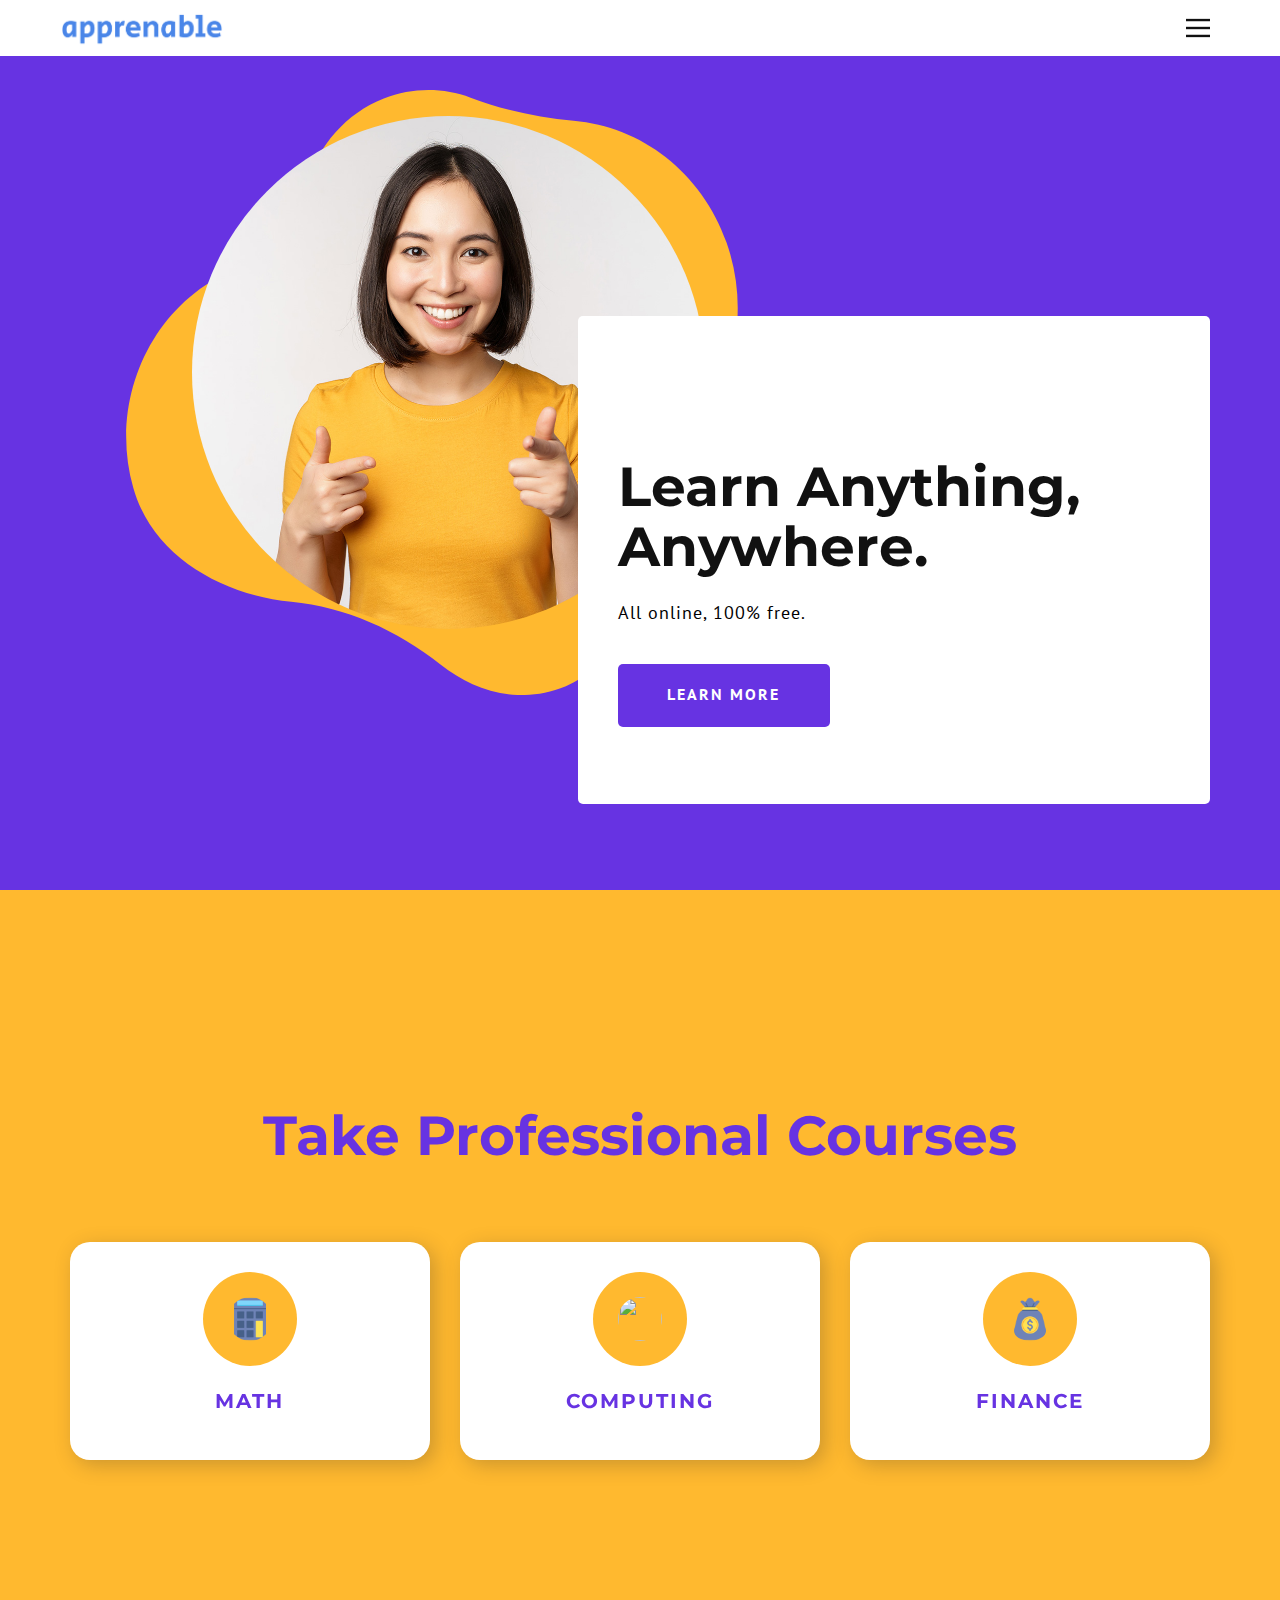
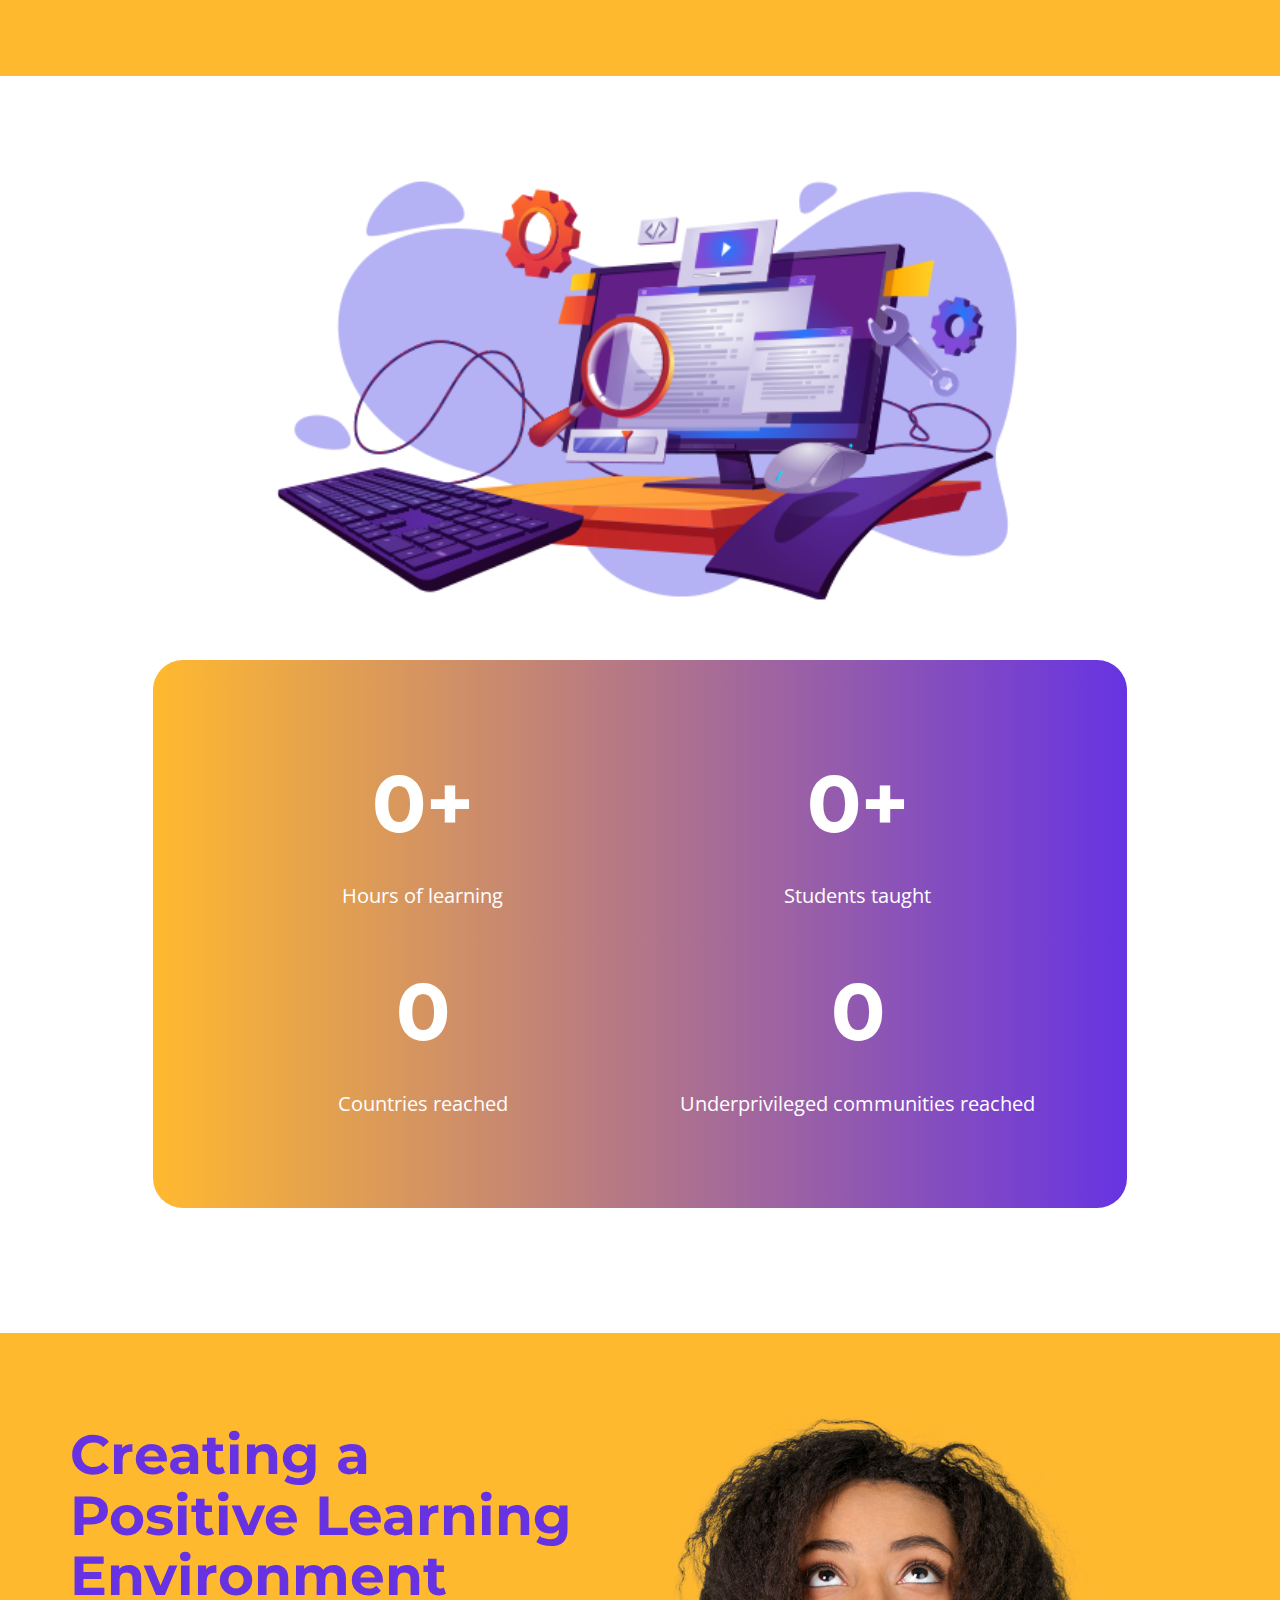
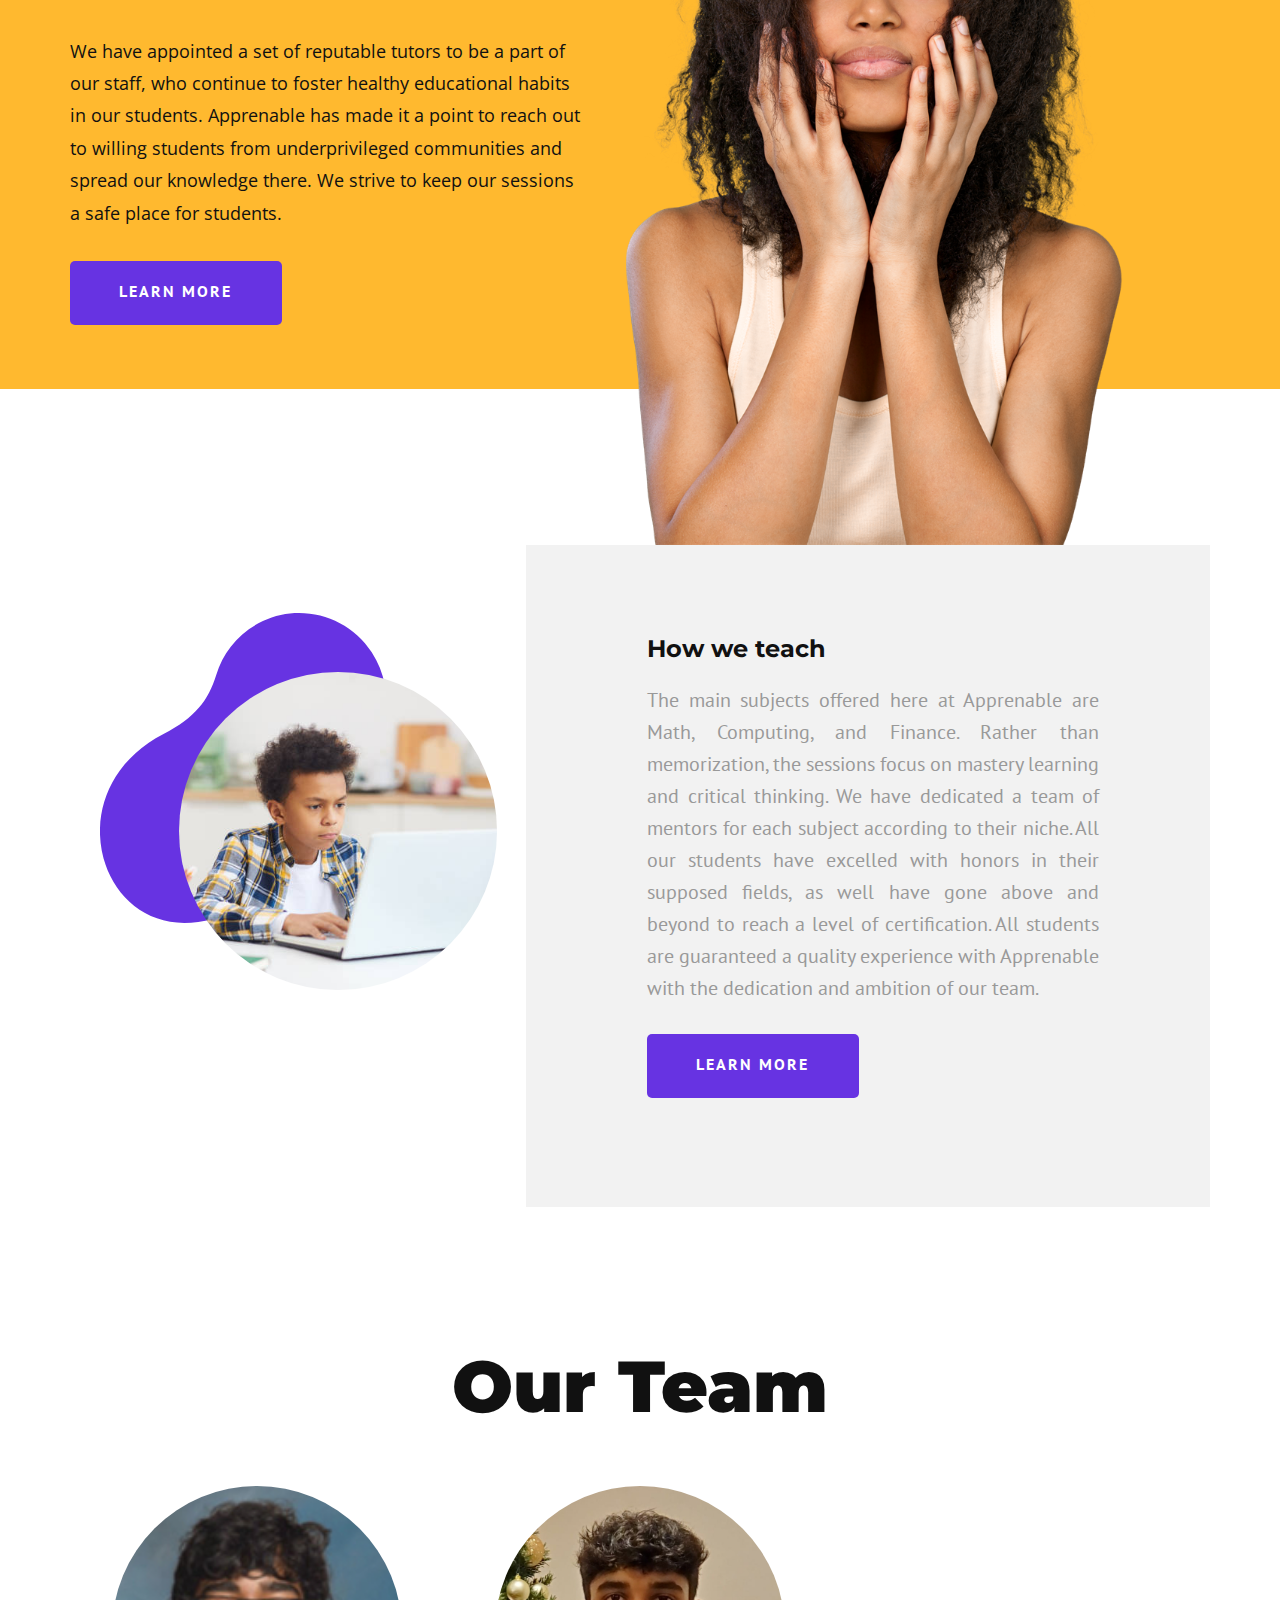
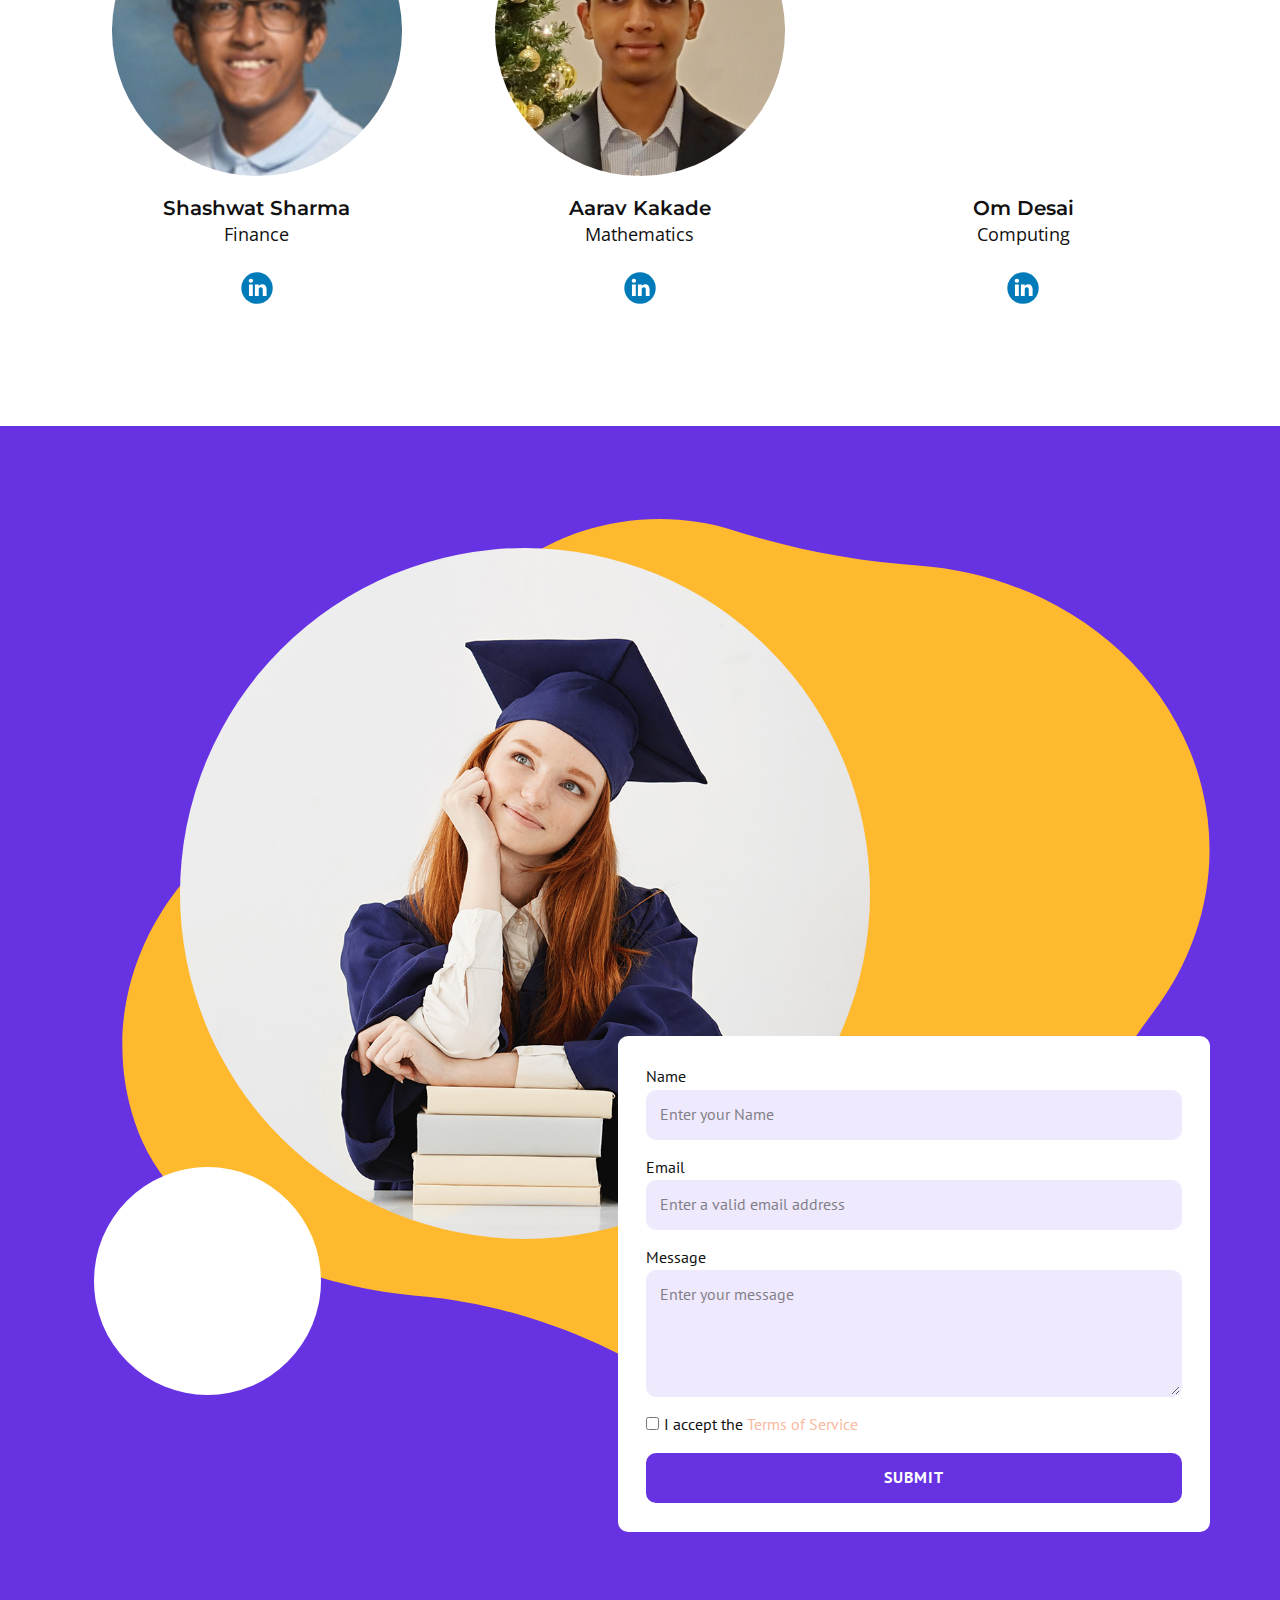
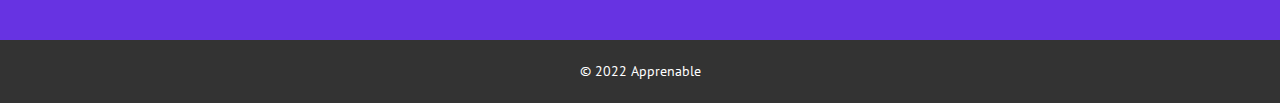
==== index.html @ f3335e68 "committing website" ====
<!DOCTYPE html>
<html style="font-size: 16px;">
  <head>
    <meta name="viewport" content="width=device-width, initial-scale=1.0">
    <meta charset="utf-8">
    <meta name="keywords" content="Learn Anything. Anywhere.">
    <meta name="description" content="">
    <meta name="page_type" content="np-template-header-footer-from-plugin">
    <title>Home</title>
    <link rel="stylesheet" href="apprenable.css" media="screen">
<link rel="stylesheet" href="Home.css" media="screen">
    <script class="u-script" type="text/javascript" src="jquery.js" defer=""></script>
    <script class="u-script" type="text/javascript" src="apprenable.js" defer=""></script>
    <meta name="generator" content="">
    <link id="u-theme-google-font" rel="stylesheet" href="https://fonts.googleapis.com/css?family=Montserrat:100,100i,200,200i,300,300i,400,400i,500,500i,600,600i,700,700i,800,800i,900,900i|PT+Sans:400,400i,700,700i">
    <link id="u-page-google-font" rel="stylesheet" href="https://fonts.googleapis.com/css?family=Montserrat:100,100i,200,200i,300,300i,400,400i,500,500i,600,600i,700,700i,800,800i,900,900i|Open+Sans:300,300i,400,400i,600,600i,700,700i,800,800i|Montserrat:100,100i,200,200i,300,300i,400,400i,500,500i,600,600i,700,700i,800,800i,900,900i|PT+Sans:400,400i,700,700i">
    
    
    
    
    
    
    
    
    
    <script type="application/ld+json">{
		"@context": "http://schema.org",
		"@type": "Organization",
		"name": "",
		"logo": "images/Untitleddrawing30.png"
}</script>
    <meta name="theme-color" content="#f05819">
    <meta property="og:title" content="Home">
    <meta property="og:type" content="website">
  </head>
  <body data-home-page="Home.html" data-home-page-title="Home" class="u-body u-xl-mode"><header class="u-clearfix u-header u-header" id="sec-46b6"><div class="u-clearfix u-sheet u-sheet-1">
        <nav class="u-align-left u-font-size-14 u-menu u-menu-dropdown u-nav-spacing-25 u-offcanvas u-menu-1" data-responsive-from="XL">
          <div class="menu-collapse">
            <a class="u-button-style u-nav-link" href="#" style="padding: 4px 0px; font-size: calc(1em + 8px);">
              <svg class="u-svg-link" preserveAspectRatio="xMidYMin slice" viewBox="0 0 302 302" style=""><use xmlns:xlink="http://www.w3.org/1999/xlink" xlink:href="#svg-7b92"></use></svg>
              <svg xmlns="http://www.w3.org/2000/svg" xmlns:xlink="http://www.w3.org/1999/xlink" version="1.1" id="svg-7b92" x="0px" y="0px" viewBox="0 0 302 302" style="enable-background:new 0 0 302 302;" xml:space="preserve" class="u-svg-content"><g><rect y="36" width="302" height="30"></rect><rect y="236" width="302" height="30"></rect><rect y="136" width="302" height="30"></rect>
</g><g></g><g></g><g></g><g></g><g></g><g></g><g></g><g></g><g></g><g></g><g></g><g></g><g></g><g></g><g></g></svg>
            </a>
          </div>
          <div class="u-custom-menu u-nav-container">
            <ul class="u-nav u-spacing-20 u-unstyled u-nav-1"><li class="u-nav-item"><a class="u-border-active-palette-1-base u-border-hover-palette-1-base u-button-style u-nav-link u-text-active-palette-1-base u-text-grey-90 u-text-hover-palette-2-base" href="Home.html" style="padding: 10px;">Home</a>
</li><li class="u-nav-item"><a class="u-border-active-palette-1-base u-border-hover-palette-1-base u-button-style u-nav-link u-text-active-palette-1-base u-text-grey-90 u-text-hover-palette-2-base" href="Home.html" style="padding: 10px;">Home</a>
</li></ul>
          </div>
          <div class="u-custom-menu u-nav-container-collapse">
            <div class="u-align-center u-black u-container-style u-inner-container-layout u-opacity u-opacity-95 u-sidenav">
              <div class="u-sidenav-overflow">
                <div class="u-menu-close"></div>
                <ul class="u-align-center u-nav u-popupmenu-items u-unstyled u-nav-2"><li class="u-nav-item"><a class="u-button-style u-nav-link" href="Home.html">Home</a>
</li></ul>
              </div>
            </div>
            <div class="u-black u-menu-overlay u-opacity u-opacity-70"></div>
          </div>
        </nav>
        <a href="Home.html" data-page-id="178391583" class="u-image u-logo u-image-1" data-image-width="674" data-image-height="151" title="Home">
          <img src="images/Untitleddrawing30.png" class="u-logo-image u-logo-image-1" data-image-width="165.5296">
        </a>
      </div></header>
    <section class="u-clearfix u-palette-2-base u-section-1" id="carousel_bb5a">
      <div class="u-clearfix u-sheet u-valign-middle-lg u-valign-middle-md u-valign-middle-sm u-valign-middle-xs u-sheet-1">
        <div class="u-container-style u-expanded-width-sm u-expanded-width-xs u-group u-group-1">
          <div class="u-container-layout u-valign-middle-xs u-container-layout-1">
            <div class="u-align-center u-expanded-width-sm u-expanded-width-xs u-shape u-shape-svg u-text-palette-4-base u-shape-1" data-animation-name="customAnimationIn" data-animation-duration="1250">
              <svg class="u-svg-link" preserveAspectRatio="none" viewBox="0 0 160 150" style=""><use xmlns:xlink="http://www.w3.org/1999/xlink" xlink:href="#svg-5264"></use></svg>
              <svg class="u-svg-content" viewBox="0 0 160 150" x="0px" y="0px" id="svg-5264"><path d="M43.2,126.9c14.2,1.3,27.6,7,39.1,15.6c8.3,6.1,19.4,10.3,32.7,5.3c11.7-4.4,18.6-17.4,21-30.2c2.6-13.3,8.1-25.9,15.7-37.1
	c8.3-12.1,10.8-27.9,5.3-42.7C150.5,20.3,134.6,9,117,7.6C107.9,6.9,98.8,5,90.1,1.9C83-0.6,75-0.7,67.4,2.1
	c-9.9,3.7-17,11.6-20.1,21c-3.3,10.1-10.9,18-20.6,22.2c-0.1,0-0.1,0.1-0.2,0.1c-20.3,8.9-31,32-24.6,53.2
	C6.9,115.6,25.2,125.2,43.2,126.9z"></path></svg>
            </div>
            <div class="u-align-center u-image u-image-circle u-image-1" alt="" data-image-width="1000" data-image-height="1000" data-animation-name="customAnimationIn" data-animation-duration="1000" data-animation-delay="250"></div>
          </div>
        </div>
        <div class="u-align-left u-container-style u-expanded-width-xs u-group u-radius-5 u-shape-round u-white u-group-2" data-animation-name="customAnimationIn" data-animation-duration="1250" data-animation-delay="250">
          <div class="u-container-layout u-valign-middle u-container-layout-2">
            <h1 class="u-text u-text-1" data-animation-name="customAnimationIn" data-animation-duration="1250">Learn Anything, Anywhere.<br>
            </h1>
            <p class="u-custom-font u-text u-text-black u-text-font u-text-2">All online, 100% free.</p>
            <a href="Home.html#carousel_266a" data-page-id="178391583" class="u-active-palette-4-base u-border-none u-btn u-btn-round u-button-style u-hover-palette-4-base u-palette-2-base u-radius-5 u-text-active-black u-text-body-alt-color u-text-hover-black u-btn-1">learn more</a>
          </div>
        </div>
      </div>
    </section>
    <section class="u-align-center u-clearfix u-palette-4-base u-section-2" id="carousel_396f">
      <div class="u-clearfix u-sheet u-valign-middle u-sheet-1">
        <h2 class="u-text u-text-default u-text-palette-2-base u-text-1" data-animation-name="customAnimationIn" data-animation-duration="1500" data-animation-delay="250"> Take Professional Courses</h2>
        <div class="u-expanded-width u-list u-list-1">
          <div class="u-repeater u-repeater-1">
            <div class="u-container-style u-list-item u-radius-20 u-repeater-item u-shape-round u-video-cover u-white u-list-item-1" data-animation-name="customAnimationIn" data-animation-duration="1250">
              <div class="u-container-layout u-similar-container u-valign-top u-container-layout-1"><span class="u-file-icon u-icon u-icon-circle u-palette-4-base u-spacing-25 u-text-palette-2-base u-icon-1" data-animation-name="customAnimationIn" data-animation-duration="1250"><img src="images/calculator.png" alt=""></span>
                <h4 class="u-align-center u-text u-text-palette-2-base u-text-2" data-animation-name="pulse" data-animation-duration="1250" data-animation-direction="">Math</h4>
              </div>
            </div>
            <div class="u-align-center u-container-style u-list-item u-radius-20 u-repeater-item u-shape-round u-video-cover u-white u-list-item-2" data-animation-name="customAnimationIn" data-animation-duration="1250">
              <div class="u-container-layout u-similar-container u-valign-top u-container-layout-2"><span class="u-file-icon u-icon u-icon-circle u-palette-4-base u-spacing-25 u-text-palette-2-base u-icon-2" data-animation-name="customAnimationIn" data-animation-duration="1250"><img src="images/online-course.png" alt=""></span>
                <h4 class="u-text u-text-palette-2-base u-text-3" data-animation-name="pulse" data-animation-duration="1250" data-animation-direction="">Computing</h4>
              </div>
            </div>
            <div class="u-align-center u-container-style u-list-item u-radius-20 u-repeater-item u-shape-round u-video-cover u-white u-list-item-3" data-animation-name="customAnimationIn" data-animation-duration="1250">
              <div class="u-container-layout u-similar-container u-valign-top u-container-layout-3"><span class="u-file-icon u-icon u-icon-circle u-palette-4-base u-spacing-25 u-text-palette-2-base u-icon-3" data-animation-name="customAnimationIn" data-animation-duration="1250"><img src="images/money-bag.png" alt=""></span>
                <h4 class="u-text u-text-palette-2-base u-text-4" data-animation-name="pulse" data-animation-duration="1250" data-animation-direction="">Finance</h4>
              </div>
            </div>
          </div>
        </div>
      </div>
    </section>
    <section class="u-align-center u-clearfix u-section-3" id="carousel_ede5">
      <div class="u-clearfix u-sheet u-sheet-1">
        <img class="u-image u-image-contain u-image-default u-image-1" src="images/Untitled-1.png" alt="" data-image-width="537" data-image-height="326">
        <div class="u-container-style u-gradient u-group u-radius-30 u-shape-round u-group-1">
          <div class="u-container-layout u-valign-middle u-container-layout-1">
            <div class="u-list u-list-1">
              <div class="u-repeater u-repeater-1">
                <div class="u-align-center u-container-style u-list-item u-repeater-item">
                  <div class="u-container-layout u-similar-container u-valign-middle u-container-layout-2">
                    <h3 class="u-text u-text-body-alt-color u-text-1" data-animation-name="counter" data-animation-event="scroll" data-animation-duration="3000">350+</h3>
                    <p class="u-text u-text-body-alt-color u-text-2">Hours of learning</p>
                  </div>
                </div>
                <div class="u-align-center u-container-style u-list-item u-repeater-item">
                  <div class="u-container-layout u-similar-container u-valign-middle u-container-layout-3">
                    <h3 class="u-text u-text-body-alt-color u-text-3" data-animation-name="counter" data-animation-event="scroll" data-animation-duration="3000"> 190+</h3>
                    <p class="u-text u-text-body-alt-color u-text-4">Students taught</p>
                  </div>
                </div>
                <div class="u-align-center u-container-style u-list-item u-repeater-item">
                  <div class="u-container-layout u-similar-container u-valign-middle u-container-layout-4">
                    <h3 class="u-text u-text-body-alt-color u-text-5" data-animation-name="counter" data-animation-event="scroll" data-animation-duration="3000">5</h3>
                    <p class="u-text u-text-body-alt-color u-text-6">Countries reached</p>
                  </div>
                </div>
                <div class="u-align-center u-container-style u-list-item u-repeater-item">
                  <div class="u-container-layout u-similar-container u-valign-middle u-container-layout-5">
                    <h3 class="u-text u-text-body-alt-color u-text-7" data-animation-name="counter" data-animation-event="scroll" data-animation-duration="3000">11</h3>
                    <p class="u-text u-text-body-alt-color u-text-8">Underprivileged communities reached</p>
                  </div>
                </div>
              </div>
            </div>
          </div>
        </div>
      </div>
    </section>
    <section class="u-clearfix u-white u-section-4" id="carousel_266a">
      <div class="u-expanded-width u-palette-4-base u-shape u-shape-rectangle u-shape-1" data-animation-name="customAnimationIn" data-animation-duration="1000"></div>
      <img class="u-image u-image-contain u-image-1" src="images/6.png" data-image-width="110" data-image-height="150" data-animation-name="customAnimationIn" data-animation-duration="1250">
      <div class="u-align-left u-container-style u-group u-shape-rectangle u-group-1">
        <div class="u-container-layout u-valign-top-lg u-valign-top-md u-valign-top-sm u-valign-top-xs u-container-layout-1">
          <h2 class="u-text u-text-palette-2-base u-text-1" data-animation-name="customAnimationIn" data-animation-duration="1250"> Creating a Positive Learning Environment</h2>
          <p class="u-text u-text-body-color u-text-2" data-animation-name="customAnimationIn" data-animation-duration="1250">We have appointed a set of reputable tutors to be a part of our staff, who continue to foster healthy educational habits in our students. Apprenable has made it a point to reach out to willing students from underprivileged communities and spread our knowledge there. We strive to keep our sessions a safe place for students.<br>
          </p>
          <a href="Home.html#carousel_a3ac" data-page-id="178391583" class="u-active-white u-btn u-btn-round u-button-style u-hover-white u-palette-2-base u-radius-5 u-text-active-palette-2-base u-text-body-alt-color u-text-hover-palette-2-base u-btn-1" data-animation-name="customAnimationIn" data-animation-duration="1250" data-animation-delay="0" data-animation-direction="">learn more</a>
        </div>
      </div>
    </section>
    <section class="u-clearfix u-section-5" id="carousel_a3ac">
      <div class="u-clearfix u-sheet u-sheet-1">
        <div class="u-clearfix u-expanded-width u-layout-wrap u-layout-wrap-1">
          <div class="u-gutter-0 u-layout">
            <div class="u-layout-row">
              <div class="u-align-center u-container-style u-layout-cell u-size-24-xl u-size-29-lg u-size-60-md u-size-60-sm u-size-60-xs u-layout-cell-1">
                <div class="u-container-layout u-container-layout-1">
                  <div class="u-align-center u-container-style u-group u-group-1">
                    <div class="u-container-layout">
                      <div class="u-shape u-shape-svg u-text-palette-2-base u-shape-1">
                        <svg class="u-svg-link" preserveAspectRatio="none" viewBox="0 0 160 150" style=""><use xmlns:xlink="http://www.w3.org/1999/xlink" xlink:href="#svg-c915"></use></svg>
                        <svg class="u-svg-content" viewBox="0 0 160 150" x="0px" y="0px" id="svg-c915"><path d="M121.1,18C110.7,1.5,89.8-4.6,72.6,3.7c-10.5,5-17.7,14.2-20.8,24.7C48.4,39.9,42.4,48,28.3,55.5
	c-50.6,26.9-27.3,99.4,22,84.7c14.3-4.2,29.7-1.4,43.2,5.1c13.3,6.5,29.3,6.4,43.2-1.8c21-12.5,29.3-40.1,18.8-62.7
	c-2.5-5.4-5.9-10.1-9.8-14c-9.4-9.3-16.4-21-18.8-34.2C125.9,27.6,124,22.6,121.1,18z"></path></svg>
                      </div>
                      <div class="u-image u-image-circle u-preserve-proportions u-image-1" alt="" data-image-width="612" data-image-height="408"></div>
                    </div>
                  </div>
                </div>
              </div>
              <div class="u-align-justify-lg u-align-justify-xl u-align-left-md u-align-left-sm u-align-left-xs u-container-style u-grey-5 u-layout-cell u-shape-rectangle u-size-31-lg u-size-36-xl u-size-60-md u-size-60-sm u-size-60-xs u-layout-cell-2">
                <div class="u-container-layout u-container-layout-3">
                  <h4 class="u-custom-font u-font-montserrat u-text u-text-1"> How we teach</h4>
                  <p class="u-custom-font u-font-pt-sans u-text u-text-grey-40 u-text-2">The main subjects offered here at Apprenable are Math, Computing, and Finance. Rather than memorization, the sessions focus on mastery learning and critical thinking. We have dedicated a team of mentors for each subject according to their niche. All our students have excelled with honors in their supposed fields, as well have gone above and beyond to reach a level of certification. All students are guaranteed a quality experience with Apprenable with the dedication and ambition of our team.&nbsp;<br>
                  </p>
                  <a href="Home.html#carousel_fa9f" data-page-id="178391583" class="u-active-palette-4-base u-border-none u-btn u-btn-round u-button-style u-hover-palette-4-base u-palette-2-base u-radius-5 u-text-active-black u-text-body-alt-color u-text-hover-black u-btn-1">learn more</a>
                </div>
              </div>
            </div>
          </div>
        </div>
      </div>
    </section>
    <section class="u-align-center u-clearfix u-section-6" id="sec-0741">
      <div class="u-clearfix u-sheet u-sheet-1">
        <h1 class="u-text u-text-1">Our Team</h1>
      </div>
    </section>
    <section class="u-clearfix u-section-7" id="sec-abb2">
      <div class="u-clearfix u-sheet u-sheet-1">
        <div class="u-list u-list-1">
          <div class="u-repeater u-repeater-1">
            <div class="u-container-style u-list-item u-repeater-item">
              <div class="u-container-layout u-similar-container u-container-layout-1">
                <div alt="" class="u-image u-image-circle u-image-1" src="" data-image-width="170" data-image-height="170"></div>
                <h5 class="u-align-center u-text u-text-1">Shashwat Sharma</h5>
                <p class="u-align-center u-text u-text-2">Finance</p>
              </div>
            </div>
            <div class="u-container-style u-list-item u-repeater-item">
              <div class="u-container-layout u-similar-container u-container-layout-2">
                <div alt="" class="u-image u-image-circle u-image-2" src="" data-image-width="810" data-image-height="905"></div>
                <h5 class="u-align-center u-text u-text-3">Aarav Kakade</h5>
                <p class="u-align-center u-text u-text-4">Mathematics</p>
              </div>
            </div>
            <div class="u-align-center u-container-style u-list-item u-repeater-item">
              <div class="u-container-layout u-similar-container u-container-layout-3">
                <div alt="" class="u-image u-image-circle u-image-3" src="" data-image-width="170" data-image-height="170"></div>
                <h5 class="u-align-center u-text u-text-5">Om Desai</h5>
                <p class="u-align-center u-text u-text-6">Computing</p>
              </div>
            </div>
          </div>
        </div>
        <div class="u-social-icons u-spacing-10 u-social-icons-1">
          <a class="u-social-url" target="_blank" title="LinkedIn" href="https://www.linkedin.com/in/shashwat-sharma-30888b217/"><span class="u-icon u-icon-circle u-social-icon u-social-linkedin u-icon-1"><svg class="u-svg-link" preserveAspectRatio="xMidYMin slice" viewBox="0 0 112 112" style=""><use xmlns:xlink="http://www.w3.org/1999/xlink" xlink:href="#svg-0323"></use></svg><svg class="u-svg-content" viewBox="0 0 112 112" x="0" y="0" id="svg-0323"><circle fill="currentColor" cx="56.1" cy="56.1" r="55"></circle><path fill="#FFFFFF" d="M41.3,83.7H27.9V43.4h13.4V83.7z M34.6,37.9L34.6,37.9c-4.6,0-7.5-3.1-7.5-7c0-4,3-7,7.6-7s7.4,3,7.5,7
            C42.2,34.8,39.2,37.9,34.6,37.9z M89.6,83.7H76.2V62.2c0-5.4-1.9-9.1-6.8-9.1c-3.7,0-5.9,2.5-6.9,4.9c-0.4,0.9-0.4,2.1-0.4,3.3v22.5
            H48.7c0,0,0.2-36.5,0-40.3h13.4v5.7c1.8-2.7,5-6.7,12.1-6.7c8.8,0,15.4,5.8,15.4,18.1V83.7z"></path></svg></span>
          </a>
        </div>
        <div class="u-social-icons u-spacing-10 u-social-icons-2">
          <a class="u-social-url" target="_blank" title="LinkedIn" href="https://www.linkedin.com/in/aarav-kakade-921241197/"><span class="u-icon u-icon-circle u-social-icon u-social-linkedin u-icon-2"><svg class="u-svg-link" preserveAspectRatio="xMidYMin slice" viewBox="0 0 112 112" style=""><use xmlns:xlink="http://www.w3.org/1999/xlink" xlink:href="#svg-91ef"></use></svg><svg class="u-svg-content" viewBox="0 0 112 112" x="0" y="0" id="svg-91ef"><circle fill="currentColor" cx="56.1" cy="56.1" r="55"></circle><path fill="#FFFFFF" d="M41.3,83.7H27.9V43.4h13.4V83.7z M34.6,37.9L34.6,37.9c-4.6,0-7.5-3.1-7.5-7c0-4,3-7,7.6-7s7.4,3,7.5,7
            C42.2,34.8,39.2,37.9,34.6,37.9z M89.6,83.7H76.2V62.2c0-5.4-1.9-9.1-6.8-9.1c-3.7,0-5.9,2.5-6.9,4.9c-0.4,0.9-0.4,2.1-0.4,3.3v22.5
            H48.7c0,0,0.2-36.5,0-40.3h13.4v5.7c1.8-2.7,5-6.7,12.1-6.7c8.8,0,15.4,5.8,15.4,18.1V83.7z"></path></svg></span>
          </a>
        </div>
        <div class="u-social-icons u-spacing-10 u-social-icons-3">
          <a class="u-social-url" target="_blank" title="LinkedIn" href="https://www.linkedin.com/in/om-desai-183a1b23a/"><span class="u-icon u-icon-circle u-social-icon u-social-linkedin u-icon-3"><svg class="u-svg-link" preserveAspectRatio="xMidYMin slice" viewBox="0 0 112 112" style=""><use xmlns:xlink="http://www.w3.org/1999/xlink" xlink:href="#svg-b00d"></use></svg><svg class="u-svg-content" viewBox="0 0 112 112" x="0" y="0" id="svg-b00d"><circle fill="currentColor" cx="56.1" cy="56.1" r="55"></circle><path fill="#FFFFFF" d="M41.3,83.7H27.9V43.4h13.4V83.7z M34.6,37.9L34.6,37.9c-4.6,0-7.5-3.1-7.5-7c0-4,3-7,7.6-7s7.4,3,7.5,7
            C42.2,34.8,39.2,37.9,34.6,37.9z M89.6,83.7H76.2V62.2c0-5.4-1.9-9.1-6.8-9.1c-3.7,0-5.9,2.5-6.9,4.9c-0.4,0.9-0.4,2.1-0.4,3.3v22.5
            H48.7c0,0,0.2-36.5,0-40.3h13.4v5.7c1.8-2.7,5-6.7,12.1-6.7c8.8,0,15.4,5.8,15.4,18.1V83.7z"></path></svg></span>
          </a>
        </div>
      </div>
    </section>
    <section class="u-clearfix u-palette-2-base u-section-8" id="carousel_fa9f">
      <div class="u-clearfix u-sheet u-valign-middle-sm u-valign-middle-xs u-sheet-1">
        <div class="u-expanded-width-md u-expanded-width-sm u-expanded-width-xs u-shape u-shape-svg u-text-palette-4-base u-shape-1">
          <svg class="u-svg-link" preserveAspectRatio="none" viewBox="0 0 160 150" style=""><use xmlns:xlink="http://www.w3.org/1999/xlink" xlink:href="#svg-1073"></use></svg>
          <svg xmlns="http://www.w3.org/2000/svg" xmlns:xlink="http://www.w3.org/1999/xlink" version="1.1" xml:space="preserve" class="u-svg-content" viewBox="0 0 160 150" x="0px" y="0px" id="svg-1073"><path d="M43.2,126.9c14.2,1.3,27.6,7,39.1,15.6c8.3,6.1,19.4,10.3,32.7,5.3c11.7-4.4,18.6-17.4,21-30.2c2.6-13.3,8.1-25.9,15.7-37.1
	c8.3-12.1,10.8-27.9,5.3-42.7C150.5,20.3,134.6,9,117,7.6C107.9,6.9,98.8,5,90.1,1.9C83-0.6,75-0.7,67.4,2.1
	c-9.9,3.7-17,11.6-20.1,21c-3.3,10.1-10.9,18-20.6,22.2c-0.1,0-0.1,0.1-0.2,0.1c-20.3,8.9-31,32-24.6,53.2
	C6.9,115.6,25.2,125.2,43.2,126.9z"></path></svg>
        </div>
        <div class="u-align-left u-image u-image-circle u-image-1" data-image-width="1000" data-image-height="1000"></div>
        <div class="u-shape u-shape-circle u-white u-shape-2"></div>
        <div class="u-expanded-width-xs u-form u-radius-10 u-white u-form-1">
          <form action="scripts/form-carousel_fa9f.php" method="POST" class="u-clearfix u-form-spacing-15 u-form-vertical u-inner-form" source="customphp" name="form" style="padding: 28px;">
            <div class="u-form-group u-form-name">
              <label for="name-4c18" class="u-label">Name</label>
              <input type="text" placeholder="Enter your Name" id="name-4c18" name="name" class="u-border-2 u-border-palette-2-light-3 u-input u-input-rectangle u-palette-2-light-3 u-radius-10" required="">
            </div>
            <div class="u-form-email u-form-group">
              <label for="email-4c18" class="u-label">Email</label>
              <input type="email" placeholder="Enter a valid email address" id="email-4c18" name="email" class="u-border-2 u-border-palette-2-light-3 u-input u-input-rectangle u-palette-2-light-3 u-radius-10" required="">
            </div>
            <div class="u-form-group u-form-message">
              <label for="message-4c18" class="u-label">Message</label>
              <textarea placeholder="Enter your message" rows="4" cols="50" id="message-4c18" name="message" class="u-border-2 u-border-palette-2-light-3 u-input u-input-rectangle u-palette-2-light-3 u-radius-10" required=""></textarea>
            </div>
            <div class="u-form-agree u-form-group u-form-group-4">
              <input type="checkbox" id="agree-a472" name="agree" class="u-agree-checkbox" required="">
              <label for="agree-a472" class="u-label">I accept the <a href="#">Terms of Service</a>
              </label>
            </div>
            <div class="u-align-right u-form-group u-form-submit">
              <a href="#" class="u-active-palette-2-light-1 u-border-2 u-border-active-palette-2-light-1 u-border-hover-palette-2-light-1 u-border-palette-2-base u-btn u-btn-round u-btn-submit u-button-style u-hover-palette-2-light-1 u-palette-2-base u-radius-10 u-btn-1">Submit</a>
              <input type="submit" value="submit" class="u-form-control-hidden">
            </div>
            <div class="u-form-send-message u-form-send-success"> Thank you! Your message has been sent. </div>
            <div class="u-form-send-error u-form-send-message"> Unable to send your message. Please fix errors then try again. </div>
            <input type="hidden" value="" name="recaptchaResponse">
          </form>
        </div>
      </div>
    </section>
    
    
    <footer class="u-align-center u-clearfix u-footer u-grey-80 u-footer" id="sec-5608"><div class="u-clearfix u-sheet u-valign-middle u-sheet-1">
        <p class="u-small-text u-text u-text-variant u-text-1">© 2022 Apprenable</p>
      </div></footer>
  </body>
</html>
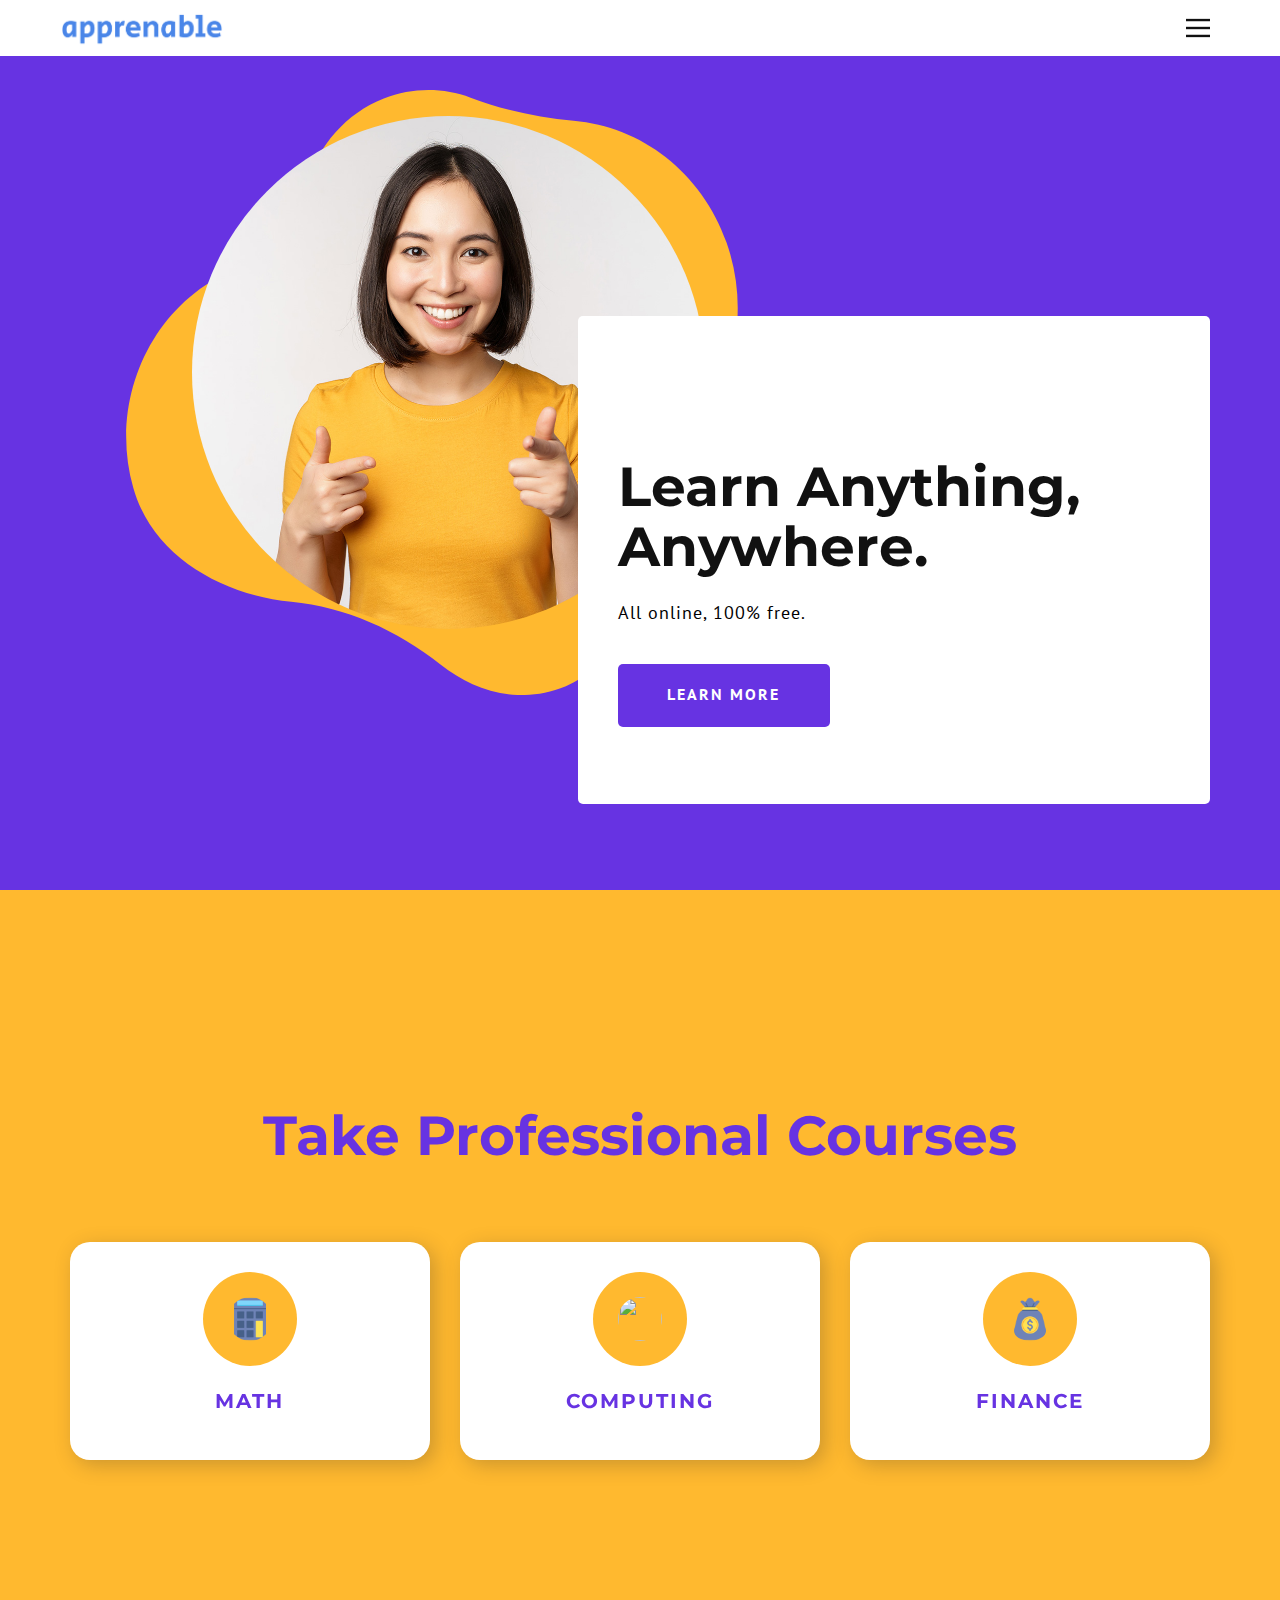
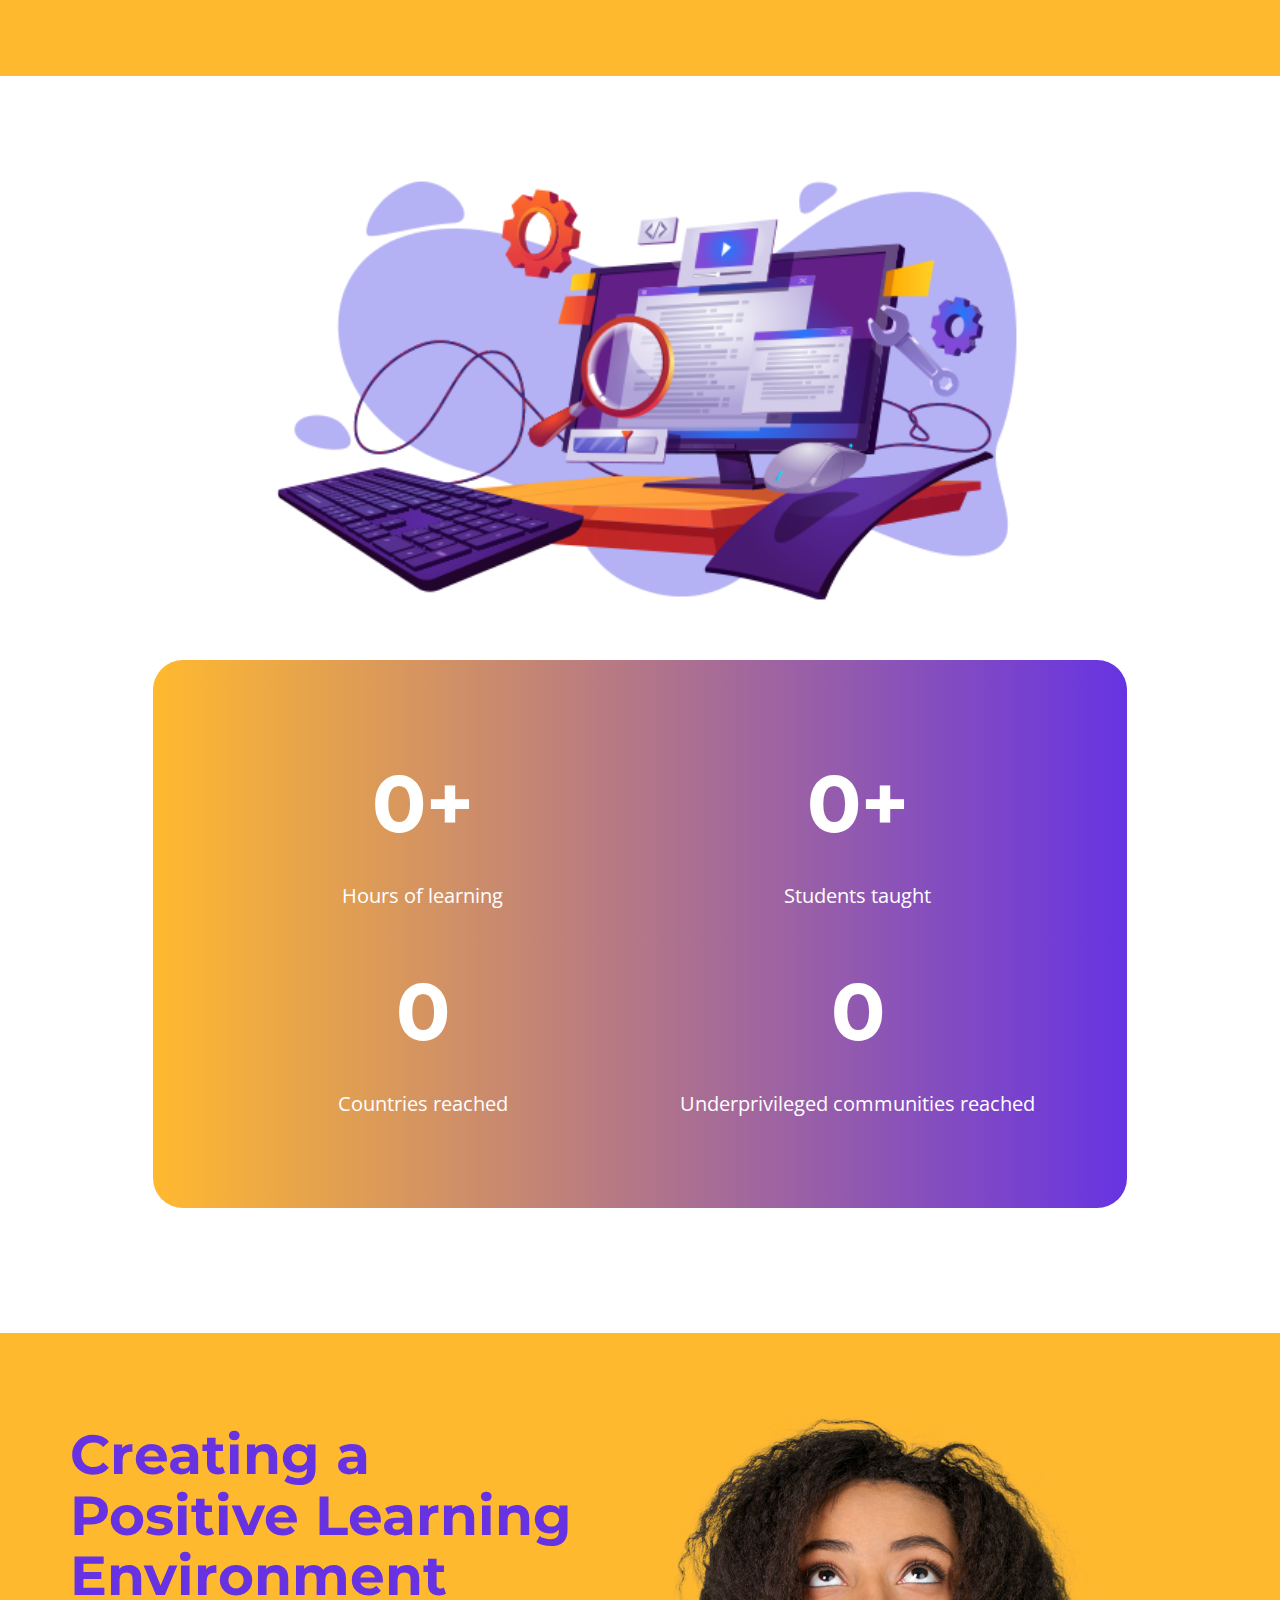
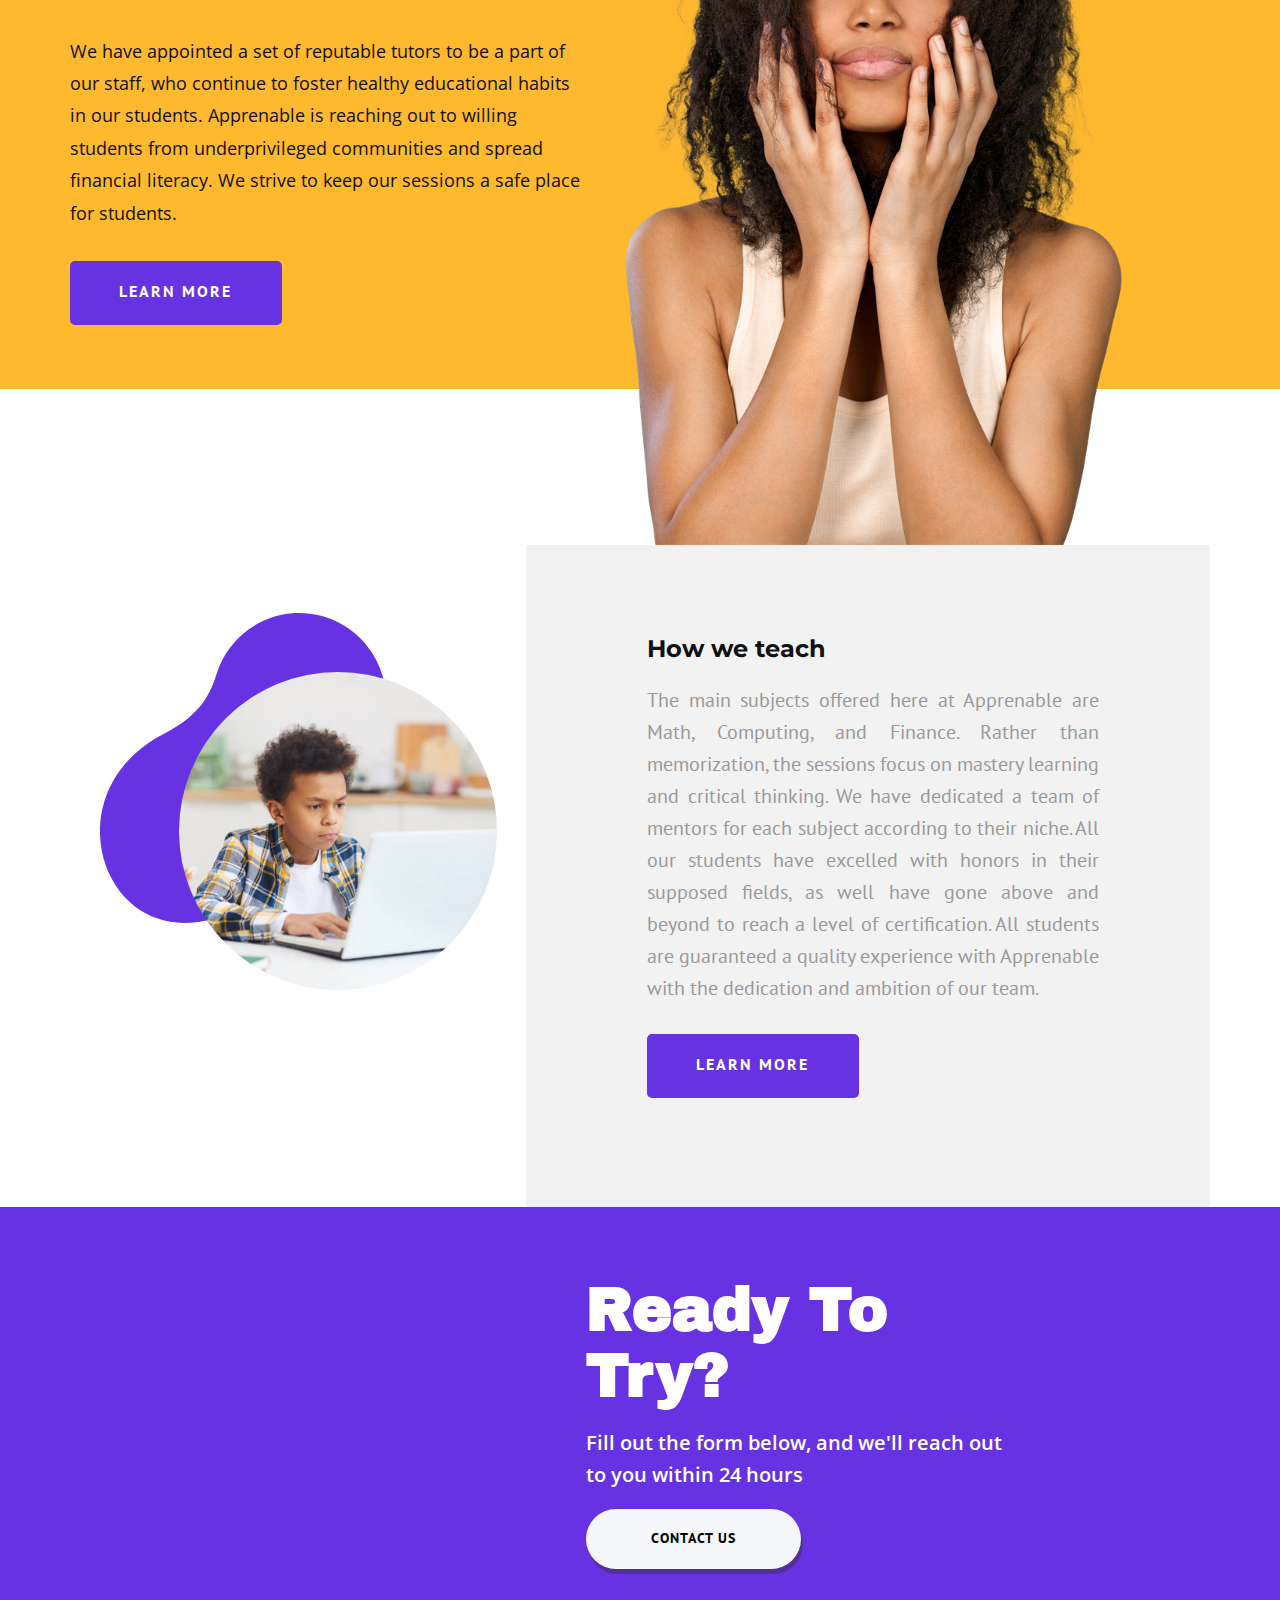
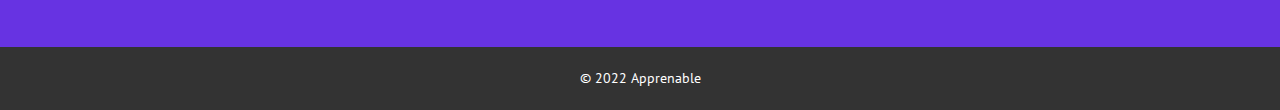
==== commit 28333eb8: "fixing titles" ====
--- a/index.html
+++ b/index.html
@@ -3,7 +3,7 @@
   <head>
     <meta name="viewport" content="width=device-width, initial-scale=1.0">
     <meta charset="utf-8">
-    <meta name="keywords" content="Learn Anything. Anywhere.">
+    <meta name="keywords" content="​How can I teach myself anything?, ​Take Professional Courses, ​Creating a Positive Learning Environment, ​60 Days to a Better Brain, ​Center for Open Education, ​Pets and mental health, Subscribe now">
     <meta name="description" content="">
     <meta name="page_type" content="np-template-header-footer-from-plugin">
     <title>Home</title>
@@ -11,11 +11,8 @@
 <link rel="stylesheet" href="Home.css" media="screen">
     <script class="u-script" type="text/javascript" src="jquery.js" defer=""></script>
     <script class="u-script" type="text/javascript" src="apprenable.js" defer=""></script>
-    <meta name="generator" content="">
     <link id="u-theme-google-font" rel="stylesheet" href="https://fonts.googleapis.com/css?family=Montserrat:100,100i,200,200i,300,300i,400,400i,500,500i,600,600i,700,700i,800,800i,900,900i|PT+Sans:400,400i,700,700i">
-    <link id="u-page-google-font" rel="stylesheet" href="https://fonts.googleapis.com/css?family=Montserrat:100,100i,200,200i,300,300i,400,400i,500,500i,600,600i,700,700i,800,800i,900,900i|Open+Sans:300,300i,400,400i,600,600i,700,700i,800,800i|Montserrat:100,100i,200,200i,300,300i,400,400i,500,500i,600,600i,700,700i,800,800i,900,900i|PT+Sans:400,400i,700,700i">
-    
-    
+    <link id="u-page-google-font" rel="stylesheet" href="https://fonts.googleapis.com/css?family=Montserrat:100,100i,200,200i,300,300i,400,400i,500,500i,600,600i,700,700i,800,800i,900,900i|Open+Sans:300,300i,400,400i,600,600i,700,700i,800,800i|Montserrat:100,100i,200,200i,300,300i,400,400i,500,500i,600,600i,700,700i,800,800i,900,900i|PT+Sans:400,400i,700,700i|Archivo+Black:400">
     
     
     
@@ -27,14 +24,14 @@
 		"@context": "http://schema.org",
 		"@type": "Organization",
 		"name": "",
-		"logo": "images/Untitleddrawing30.png"
+		"logo": "images/logo.png"
 }</script>
     <meta name="theme-color" content="#f05819">
     <meta property="og:title" content="Home">
     <meta property="og:type" content="website">
   </head>
   <body data-home-page="Home.html" data-home-page-title="Home" class="u-body u-xl-mode"><header class="u-clearfix u-header u-header" id="sec-46b6"><div class="u-clearfix u-sheet u-sheet-1">
-        <nav class="u-align-left u-font-size-14 u-menu u-menu-dropdown u-nav-spacing-25 u-offcanvas u-menu-1" data-responsive-from="XL">
+        <nav class="u-align-left u-menu u-menu-dropdown u-nav-spacing-25 u-offcanvas u-menu-1" data-responsive-from="XL">
           <div class="menu-collapse">
             <a class="u-button-style u-nav-link" href="#" style="padding: 4px 0px; font-size: calc(1em + 8px);">
               <svg class="u-svg-link" preserveAspectRatio="xMidYMin slice" viewBox="0 0 302 302" style=""><use xmlns:xlink="http://www.w3.org/1999/xlink" xlink:href="#svg-7b92"></use></svg>
@@ -59,7 +56,7 @@
           </div>
         </nav>
         <a href="Home.html" data-page-id="178391583" class="u-image u-logo u-image-1" data-image-width="674" data-image-height="151" title="Home">
-          <img src="images/Untitleddrawing30.png" class="u-logo-image u-logo-image-1" data-image-width="165.5296">
+          <img src="images/logo.png" class="u-logo-image u-logo-image-1" data-image-width="165.5296">
         </a>
       </div></header>
     <section class="u-clearfix u-palette-2-base u-section-1" id="carousel_bb5a">
@@ -78,7 +75,7 @@
         </div>
         <div class="u-align-left u-container-style u-expanded-width-xs u-group u-radius-5 u-shape-round u-white u-group-2" data-animation-name="customAnimationIn" data-animation-duration="1250" data-animation-delay="250">
           <div class="u-container-layout u-valign-middle u-container-layout-2">
-            <h1 class="u-text u-text-1" data-animation-name="customAnimationIn" data-animation-duration="1250">Learn Anything, Anywhere.<br>
+            <h1 class="u-text u-text-1" data-animation-name="customAnimationIn" data-animation-duration="1250">Learn Anything,<br>Anywhere.
             </h1>
             <p class="u-custom-font u-text u-text-black u-text-font u-text-2">All online, 100% free.</p>
             <a href="Home.html#carousel_266a" data-page-id="178391583" class="u-active-palette-4-base u-border-none u-btn u-btn-round u-button-style u-hover-palette-4-base u-palette-2-base u-radius-5 u-text-active-black u-text-body-alt-color u-text-hover-black u-btn-1">learn more</a>
@@ -112,7 +109,7 @@
     </section>
     <section class="u-align-center u-clearfix u-section-3" id="carousel_ede5">
       <div class="u-clearfix u-sheet u-sheet-1">
-        <img class="u-image u-image-contain u-image-default u-image-1" src="images/Untitled-1.png" alt="" data-image-width="537" data-image-height="326">
+        <img class="u-image u-image-contain u-image-default u-image-1" src="images/statistics.png" alt="" data-image-width="537" data-image-height="326">
         <div class="u-container-style u-gradient u-group u-radius-30 u-shape-round u-group-1">
           <div class="u-container-layout u-valign-middle u-container-layout-1">
             <div class="u-list u-list-1">
@@ -153,7 +150,7 @@
       <div class="u-align-left u-container-style u-group u-shape-rectangle u-group-1">
         <div class="u-container-layout u-valign-top-lg u-valign-top-md u-valign-top-sm u-valign-top-xs u-container-layout-1">
           <h2 class="u-text u-text-palette-2-base u-text-1" data-animation-name="customAnimationIn" data-animation-duration="1250"> Creating a Positive Learning Environment</h2>
-          <p class="u-text u-text-body-color u-text-2" data-animation-name="customAnimationIn" data-animation-duration="1250">We have appointed a set of reputable tutors to be a part of our staff, who continue to foster healthy educational habits in our students. Apprenable has made it a point to reach out to willing students from underprivileged communities and spread our knowledge there. We strive to keep our sessions a safe place for students.<br>
+          <p class="u-text u-text-body-color u-text-2" data-animation-name="customAnimationIn" data-animation-duration="1250">We have appointed a set of reputable tutors to be a part of our staff, who continue to foster healthy educational habits in our students. Apprenable is reaching out to willing students from underprivileged communities and spread financial literacy. We strive to keep our sessions a safe place for students.<br>
           </p>
           <a href="Home.html#carousel_a3ac" data-page-id="178391583" class="u-active-white u-btn u-btn-round u-button-style u-hover-white u-palette-2-base u-radius-5 u-text-active-palette-2-base u-text-body-alt-color u-text-hover-palette-2-base u-btn-1" data-animation-name="customAnimationIn" data-animation-duration="1250" data-animation-delay="0" data-animation-direction="">learn more</a>
         </div>
@@ -184,104 +181,33 @@
                   <h4 class="u-custom-font u-font-montserrat u-text u-text-1"> How we teach</h4>
                   <p class="u-custom-font u-font-pt-sans u-text u-text-grey-40 u-text-2">The main subjects offered here at Apprenable are Math, Computing, and Finance. Rather than memorization, the sessions focus on mastery learning and critical thinking. We have dedicated a team of mentors for each subject according to their niche. All our students have excelled with honors in their supposed fields, as well have gone above and beyond to reach a level of certification. All students are guaranteed a quality experience with Apprenable with the dedication and ambition of our team.&nbsp;<br>
                   </p>
-                  <a href="Home.html#carousel_fa9f" data-page-id="178391583" class="u-active-palette-4-base u-border-none u-btn u-btn-round u-button-style u-hover-palette-4-base u-palette-2-base u-radius-5 u-text-active-black u-text-body-alt-color u-text-hover-black u-btn-1">learn more</a>
-                </div>
-              </div>
-            </div>
-          </div>
-        </div>
-      </div>
-    </section>
-    <section class="u-align-center u-clearfix u-section-6" id="sec-0741">
-      <div class="u-clearfix u-sheet u-sheet-1">
-        <h1 class="u-text u-text-1">Our Team</h1>
-      </div>
-    </section>
-    <section class="u-clearfix u-section-7" id="sec-abb2">
-      <div class="u-clearfix u-sheet u-sheet-1">
-        <div class="u-list u-list-1">
-          <div class="u-repeater u-repeater-1">
-            <div class="u-container-style u-list-item u-repeater-item">
-              <div class="u-container-layout u-similar-container u-container-layout-1">
-                <div alt="" class="u-image u-image-circle u-image-1" src="" data-image-width="170" data-image-height="170"></div>
-                <h5 class="u-align-center u-text u-text-1">Shashwat Sharma</h5>
-                <p class="u-align-center u-text u-text-2">Finance</p>
-              </div>
-            </div>
-            <div class="u-container-style u-list-item u-repeater-item">
-              <div class="u-container-layout u-similar-container u-container-layout-2">
-                <div alt="" class="u-image u-image-circle u-image-2" src="" data-image-width="810" data-image-height="905"></div>
-                <h5 class="u-align-center u-text u-text-3">Aarav Kakade</h5>
-                <p class="u-align-center u-text u-text-4">Mathematics</p>
-              </div>
-            </div>
-            <div class="u-align-center u-container-style u-list-item u-repeater-item">
-              <div class="u-container-layout u-similar-container u-container-layout-3">
-                <div alt="" class="u-image u-image-circle u-image-3" src="" data-image-width="170" data-image-height="170"></div>
-                <h5 class="u-align-center u-text u-text-5">Om Desai</h5>
-                <p class="u-align-center u-text u-text-6">Computing</p>
-              </div>
-            </div>
-          </div>
-        </div>
-        <div class="u-social-icons u-spacing-10 u-social-icons-1">
-          <a class="u-social-url" target="_blank" title="LinkedIn" href="https://www.linkedin.com/in/shashwat-sharma-30888b217/"><span class="u-icon u-icon-circle u-social-icon u-social-linkedin u-icon-1"><svg class="u-svg-link" preserveAspectRatio="xMidYMin slice" viewBox="0 0 112 112" style=""><use xmlns:xlink="http://www.w3.org/1999/xlink" xlink:href="#svg-0323"></use></svg><svg class="u-svg-content" viewBox="0 0 112 112" x="0" y="0" id="svg-0323"><circle fill="currentColor" cx="56.1" cy="56.1" r="55"></circle><path fill="#FFFFFF" d="M41.3,83.7H27.9V43.4h13.4V83.7z M34.6,37.9L34.6,37.9c-4.6,0-7.5-3.1-7.5-7c0-4,3-7,7.6-7s7.4,3,7.5,7
-            C42.2,34.8,39.2,37.9,34.6,37.9z M89.6,83.7H76.2V62.2c0-5.4-1.9-9.1-6.8-9.1c-3.7,0-5.9,2.5-6.9,4.9c-0.4,0.9-0.4,2.1-0.4,3.3v22.5
-            H48.7c0,0,0.2-36.5,0-40.3h13.4v5.7c1.8-2.7,5-6.7,12.1-6.7c8.8,0,15.4,5.8,15.4,18.1V83.7z"></path></svg></span>
-          </a>
-        </div>
-        <div class="u-social-icons u-spacing-10 u-social-icons-2">
-          <a class="u-social-url" target="_blank" title="LinkedIn" href="https://www.linkedin.com/in/aarav-kakade-921241197/"><span class="u-icon u-icon-circle u-social-icon u-social-linkedin u-icon-2"><svg class="u-svg-link" preserveAspectRatio="xMidYMin slice" viewBox="0 0 112 112" style=""><use xmlns:xlink="http://www.w3.org/1999/xlink" xlink:href="#svg-91ef"></use></svg><svg class="u-svg-content" viewBox="0 0 112 112" x="0" y="0" id="svg-91ef"><circle fill="currentColor" cx="56.1" cy="56.1" r="55"></circle><path fill="#FFFFFF" d="M41.3,83.7H27.9V43.4h13.4V83.7z M34.6,37.9L34.6,37.9c-4.6,0-7.5-3.1-7.5-7c0-4,3-7,7.6-7s7.4,3,7.5,7
-            C42.2,34.8,39.2,37.9,34.6,37.9z M89.6,83.7H76.2V62.2c0-5.4-1.9-9.1-6.8-9.1c-3.7,0-5.9,2.5-6.9,4.9c-0.4,0.9-0.4,2.1-0.4,3.3v22.5
-            H48.7c0,0,0.2-36.5,0-40.3h13.4v5.7c1.8-2.7,5-6.7,12.1-6.7c8.8,0,15.4,5.8,15.4,18.1V83.7z"></path></svg></span>
-          </a>
-        </div>
-        <div class="u-social-icons u-spacing-10 u-social-icons-3">
-          <a class="u-social-url" target="_blank" title="LinkedIn" href="https://www.linkedin.com/in/om-desai-183a1b23a/"><span class="u-icon u-icon-circle u-social-icon u-social-linkedin u-icon-3"><svg class="u-svg-link" preserveAspectRatio="xMidYMin slice" viewBox="0 0 112 112" style=""><use xmlns:xlink="http://www.w3.org/1999/xlink" xlink:href="#svg-b00d"></use></svg><svg class="u-svg-content" viewBox="0 0 112 112" x="0" y="0" id="svg-b00d"><circle fill="currentColor" cx="56.1" cy="56.1" r="55"></circle><path fill="#FFFFFF" d="M41.3,83.7H27.9V43.4h13.4V83.7z M34.6,37.9L34.6,37.9c-4.6,0-7.5-3.1-7.5-7c0-4,3-7,7.6-7s7.4,3,7.5,7
-            C42.2,34.8,39.2,37.9,34.6,37.9z M89.6,83.7H76.2V62.2c0-5.4-1.9-9.1-6.8-9.1c-3.7,0-5.9,2.5-6.9,4.9c-0.4,0.9-0.4,2.1-0.4,3.3v22.5
-            H48.7c0,0,0.2-36.5,0-40.3h13.4v5.7c1.8-2.7,5-6.7,12.1-6.7c8.8,0,15.4,5.8,15.4,18.1V83.7z"></path></svg></span>
-          </a>
-        </div>
-      </div>
-    </section>
-    <section class="u-clearfix u-palette-2-base u-section-8" id="carousel_fa9f">
-      <div class="u-clearfix u-sheet u-valign-middle-sm u-valign-middle-xs u-sheet-1">
-        <div class="u-expanded-width-md u-expanded-width-sm u-expanded-width-xs u-shape u-shape-svg u-text-palette-4-base u-shape-1">
-          <svg class="u-svg-link" preserveAspectRatio="none" viewBox="0 0 160 150" style=""><use xmlns:xlink="http://www.w3.org/1999/xlink" xlink:href="#svg-1073"></use></svg>
-          <svg xmlns="http://www.w3.org/2000/svg" xmlns:xlink="http://www.w3.org/1999/xlink" version="1.1" xml:space="preserve" class="u-svg-content" viewBox="0 0 160 150" x="0px" y="0px" id="svg-1073"><path d="M43.2,126.9c14.2,1.3,27.6,7,39.1,15.6c8.3,6.1,19.4,10.3,32.7,5.3c11.7-4.4,18.6-17.4,21-30.2c2.6-13.3,8.1-25.9,15.7-37.1
-	c8.3-12.1,10.8-27.9,5.3-42.7C150.5,20.3,134.6,9,117,7.6C107.9,6.9,98.8,5,90.1,1.9C83-0.6,75-0.7,67.4,2.1
-	c-9.9,3.7-17,11.6-20.1,21c-3.3,10.1-10.9,18-20.6,22.2c-0.1,0-0.1,0.1-0.2,0.1c-20.3,8.9-31,32-24.6,53.2
-	C6.9,115.6,25.2,125.2,43.2,126.9z"></path></svg>
-        </div>
-        <div class="u-align-left u-image u-image-circle u-image-1" data-image-width="1000" data-image-height="1000"></div>
-        <div class="u-shape u-shape-circle u-white u-shape-2"></div>
-        <div class="u-expanded-width-xs u-form u-radius-10 u-white u-form-1">
-          <form action="scripts/form-carousel_fa9f.php" method="POST" class="u-clearfix u-form-spacing-15 u-form-vertical u-inner-form" source="customphp" name="form" style="padding: 28px;">
-            <div class="u-form-group u-form-name">
-              <label for="name-4c18" class="u-label">Name</label>
-              <input type="text" placeholder="Enter your Name" id="name-4c18" name="name" class="u-border-2 u-border-palette-2-light-3 u-input u-input-rectangle u-palette-2-light-3 u-radius-10" required="">
-            </div>
-            <div class="u-form-email u-form-group">
-              <label for="email-4c18" class="u-label">Email</label>
-              <input type="email" placeholder="Enter a valid email address" id="email-4c18" name="email" class="u-border-2 u-border-palette-2-light-3 u-input u-input-rectangle u-palette-2-light-3 u-radius-10" required="">
-            </div>
-            <div class="u-form-group u-form-message">
-              <label for="message-4c18" class="u-label">Message</label>
-              <textarea placeholder="Enter your message" rows="4" cols="50" id="message-4c18" name="message" class="u-border-2 u-border-palette-2-light-3 u-input u-input-rectangle u-palette-2-light-3 u-radius-10" required=""></textarea>
-            </div>
-            <div class="u-form-agree u-form-group u-form-group-4">
-              <input type="checkbox" id="agree-a472" name="agree" class="u-agree-checkbox" required="">
-              <label for="agree-a472" class="u-label">I accept the <a href="#">Terms of Service</a>
-              </label>
-            </div>
-            <div class="u-align-right u-form-group u-form-submit">
-              <a href="#" class="u-active-palette-2-light-1 u-border-2 u-border-active-palette-2-light-1 u-border-hover-palette-2-light-1 u-border-palette-2-base u-btn u-btn-round u-btn-submit u-button-style u-hover-palette-2-light-1 u-palette-2-base u-radius-10 u-btn-1">Submit</a>
-              <input type="submit" value="submit" class="u-form-control-hidden">
-            </div>
-            <div class="u-form-send-message u-form-send-success"> Thank you! Your message has been sent. </div>
-            <div class="u-form-send-error u-form-send-message"> Unable to send your message. Please fix errors then try again. </div>
-            <input type="hidden" value="" name="recaptchaResponse">
-          </form>
+                  <a href="Home.html#carousel_4340" data-page-id="178391583" class="u-active-palette-4-base u-border-none u-btn u-btn-round u-button-style u-hover-palette-4-base u-palette-2-base u-radius-5 u-text-active-black u-text-body-alt-color u-text-hover-black u-btn-1">learn more</a>
+                </div>
+              </div>
+            </div>
+          </div>
+        </div>
+      </div>
+    </section>
+    <section class="u-align-center u-clearfix u-palette-2-base u-section-6" id="carousel_4340">
+      <div class="u-clearfix u-sheet u-valign-middle u-sheet-1">
+        <div class="u-clearfix u-expanded-width u-layout-wrap u-layout-wrap-1">
+          <div class="u-layout">
+            <div class="u-layout-row">
+              <div class="u-align-center-sm u-align-center-xs u-container-style u-layout-cell u-size-24-xl u-size-25-lg u-size-25-md u-size-25-sm u-size-25-xs u-layout-cell-1">
+                <div class="u-container-layout u-valign-top u-container-layout-1">
+                  <div class="u-image u-image-circle u-image-contain u-preserve-proportions u-image-1" alt="" data-image-width="626" data-image-height="626"></div>
+                </div>
+              </div>
+              <div class="u-align-center-sm u-align-center-xs u-align-left-lg u-align-left-md u-align-left-xl u-container-style u-layout-cell u-size-35-lg u-size-35-md u-size-35-sm u-size-35-xs u-size-36-xl u-layout-cell-2">
+                <div class="u-container-layout u-container-layout-2">
+                  <h2 class="u-custom-font u-text u-text-1">Ready To Try?</h2>
+                  <p class="u-text u-text-2">Fill out the form below, and we'll reach out to you within 24 hours</p>
+                  <a href="https://docs.google.com/forms/d/e/1FAIpQLSd1urlaf-Cw2iDiOJ4vCY4FlTu3IFPIX0PWJXWAhRDJaWxHxA/viewform?usp=sf_link" class="u-btn u-btn-round u-button-style u-hover-palette-3-light-3 u-palette-5-light-3 u-radius-50 u-text-black u-btn-1" target="_blank">Contact us</a>
+                </div>
+              </div>
+            </div>
+          </div>
         </div>
       </div>
     </section>
--- a/apprenable.css
+++ b/apprenable.css
@@ -33753,6 +33753,7 @@
 }
 
 .u-header .u-menu-1 {
+  font-family: size-14;
   margin: 12px 0 0 auto;
 }
 
--- a/Home.css
+++ b/Home.css
@@ -846,338 +846,182 @@
     padding-left: 20px;
     padding-right: 20px;
   }
-}.u-section-6 .u-sheet-1 {
-  min-height: 219px;
+}.u-section-6 {
+  background-image: none;
+}
+
+.u-section-6 .u-sheet-1 {
+  min-height: 439px;
+}
+
+.u-section-6 .u-layout-wrap-1 {
+  margin-top: 1px;
+  margin-bottom: 1px;
+}
+
+.u-section-6 .u-layout-cell-1 {
+  min-height: 431px;
+}
+
+.u-section-6 .u-container-layout-1 {
+  padding: 30px;
+}
+
+.u-section-6 .u-image-1 {
+  height: 378px;
+  background-image: url("images/nline-assistant-user-help-frequently-asked-questions-call-center-worker-cartoon-character-woman-working-hotline_335657-2336.jpg");
+  background-position: 50% 50%;
+  width: 378px;
+  margin: 0 auto 0 0;
+}
+
+.u-section-6 .u-layout-cell-2 {
+  min-height: 438px;
+}
+
+.u-section-6 .u-container-layout-2 {
+  padding: 30px 30px 30px 60px;
 }
 
 .u-section-6 .u-text-1 {
-  font-weight: 900;
-  margin: 140px 20px 0;
+  font-size: 3.75rem;
+  font-family: "Archivo Black";
+  text-transform: none;
+  margin: 39px 213px 0 0;
+}
+
+.u-section-6 .u-text-2 {
+  font-size: 1.25rem;
+  font-weight: 600;
+  margin: 18px 170px 0 0;
+}
+
+.u-section-6 .u-btn-1 {
+  font-size: 0.875rem;
+  letter-spacing: 1px;
+  border-style: none;
+  font-weight: 700;
+  text-transform: uppercase;
+  box-shadow: 2px 5px 0px 0 rgba(51,44,41,0.4);
+  background-image: none;
+  margin: 18px auto 0 0;
+  padding: 18px 65px 19px;
 }
 
 @media (max-width: 1199px) {
+  .u-section-6 .u-sheet-1 {
+    min-height: 500px;
+  }
+
+  .u-section-6 .u-layout-cell-1 {
+    min-height: 355px;
+  }
+
+  .u-section-6 .u-image-1 {
+    height: 316px;
+    width: 316px;
+  }
+
+  .u-section-6 .u-layout-cell-2 {
+    min-height: 355px;
+  }
+
   .u-section-6 .u-text-1 {
-    margin-left: 0;
+    font-size: 3.4375rem;
+    margin-right: 77px;
+  }
+
+  .u-section-6 .u-text-2 {
+    margin-right: 34px;
+  }
+}
+
+@media (max-width: 991px) {
+  .u-section-6 .u-sheet-1 {
+    min-height: 417px;
+  }
+
+  .u-section-6 .u-layout-cell-1 {
+    min-height: 272px;
+  }
+
+  .u-section-6 .u-image-1 {
+    height: 228px;
+    width: 228px;
+  }
+
+  .u-section-6 .u-layout-cell-2 {
+    min-height: 100px;
+  }
+
+  .u-section-6 .u-container-layout-2 {
+    padding-left: 30px;
+  }
+
+  .u-section-6 .u-text-1 {
+    font-size: 2.5rem;
     margin-right: 0;
   }
-}.u-section-7 .u-sheet-1 {
-  min-height: 600px;
-}
-
-.u-section-7 .u-list-1 {
-  width: 1140px;
-  grid-template-rows: auto;
-  margin: 30px auto 0 0;
-}
-
-.u-section-7 .u-repeater-1 {
-  grid-template-columns: calc(33.3333% - 6.66667px) calc(33.3333% - 6.66667px) calc(33.3333% - 6.66667px);
-  grid-gap: 10px 10px;
-  min-height: 432px;
-}
-
-.u-section-7 .u-container-layout-1 {
-  padding: 0 30px;
-}
-
-.u-section-7 .u-image-1 {
-  width: 290px;
-  height: 290px;
-  background-image: url("images/Fortniteting.jpg");
-  background-position: 50% 50%;
-  margin: 30px auto 0;
-}
-
-.u-section-7 .u-text-1 {
-  margin: 20px 0 0;
-}
-
-.u-section-7 .u-text-2 {
-  margin: 0;
-}
-
-.u-section-7 .u-container-layout-2 {
-  padding: 0 30px;
-}
-
-.u-section-7 .u-image-2 {
-  width: 290px;
-  height: 290px;
-  background-image: url("images/aarav.png");
-  background-position: 50% 50%;
-  margin: 30px auto 0;
-}
-
-.u-section-7 .u-text-3 {
-  margin: 20px 0 0;
-}
-
-.u-section-7 .u-text-4 {
-  margin: 0;
-}
-
-.u-section-7 .u-container-layout-3 {
-  padding: 0 30px;
-}
-
-.u-section-7 .u-image-3 {
-  width: 290px;
-  height: 290px;
-  background-image: url("images/Omm.jpg");
-  background-position: 50% 50%;
-  margin: 30px auto 0;
-}
-
-.u-section-7 .u-text-5 {
-  margin: 20px 0 0;
-}
-
-.u-section-7 .u-text-6 {
-  margin: 0;
-}
-
-.u-section-7 .u-social-icons-1 {
-  height: 32px;
-  min-height: 16px;
-  width: 32px;
-  min-width: 16px;
-  margin: -16px auto 0 171px;
-}
-
-.u-section-7 .u-icon-1 {
-  height: 100%;
-  color: rgb(0, 122, 185) !important;
-}
-
-.u-section-7 .u-social-icons-2 {
-  height: 32px;
-  min-height: 16px;
-  width: 32px;
-  min-width: 16px;
-  margin: -32px auto 0;
-}
-
-.u-section-7 .u-icon-2 {
-  height: 100%;
-  color: rgb(0, 122, 185) !important;
-}
-
-.u-section-7 .u-social-icons-3 {
-  height: 32px;
-  min-height: 16px;
-  width: 32px;
-  min-width: 16px;
-  margin: -32px 171px 60px auto;
-}
-
-.u-section-7 .u-icon-3 {
-  height: 100%;
-  color: rgb(0, 122, 185) !important;
-}
-
-@media (max-width: 1199px) {
-  .u-section-7 .u-list-1 {
-    width: 940px;
-  }
-}
-
-@media (max-width: 991px) {
-  .u-section-7 .u-list-1 {
-    width: 720px;
-  }
-
-  .u-section-7 .u-repeater-1 {
-    grid-template-columns: calc(50% - 5px) calc(50% - 5px);
+
+  .u-section-6 .u-text-2 {
+    margin-right: 0;
   }
 }
 
 @media (max-width: 767px) {
-  .u-section-7 .u-list-1 {
-    width: 540px;
-  }
-
-  .u-section-7 .u-repeater-1 {
-    grid-template-columns: 100%;
-  }
-
-  .u-section-7 .u-container-layout-1 {
+  .u-section-6 .u-sheet-1 {
+    min-height: 755px;
+  }
+
+  .u-section-6 .u-layout-cell-1 {
+    min-height: 451px;
+  }
+
+  .u-section-6 .u-container-layout-1 {
     padding-left: 10px;
     padding-right: 10px;
-  }
-
-  .u-section-7 .u-container-layout-2 {
+    padding-bottom: 0;
+  }
+
+  .u-section-6 .u-image-1 {
+    height: 401px;
+    width: 401px;
+    margin-left: auto;
+  }
+
+  .u-section-6 .u-container-layout-2 {
+    padding-right: 10px;
     padding-left: 10px;
-    padding-right: 10px;
-  }
-
-  .u-section-7 .u-container-layout-3 {
-    padding-left: 10px;
-    padding-right: 10px;
+  }
+
+  .u-section-6 .u-text-1 {
+    margin-left: auto;
+  }
+
+  .u-section-6 .u-text-2 {
+    margin-left: auto;
+  }
+
+  .u-section-6 .u-btn-1 {
+    margin-left: auto;
   }
 }
 
 @media (max-width: 575px) {
-  .u-section-7 .u-list-1 {
-    width: 340px;
-  }
-}.u-section-8 {
-  background-image: none;
-}
-
-.u-section-8 .u-sheet-1 {
-  min-height: 1214px;
-}
-
-.u-section-8 .u-shape-1 {
-  width: 1088px;
-  height: 918px;
-  margin: 93px 0 0 auto;
-}
-
-.u-section-8 .u-image-1 {
-  width: 690px;
-  height: 691px;
-  object-position: 0% 50%;
-  background-position: 50% 50%;
-  background-image: url("images/vbvbbvbb.jpg");
-  margin: -889px auto 0 110px;
-}
-
-.u-section-8 .u-shape-2 {
-  width: 227px;
-  height: 228px;
-  background-image: none;
-  margin: -72px auto 0 24px;
-}
-
-.u-section-8 .u-form-1 {
-  height: 516px;
-  background-image: none;
-  margin: -359px 0 60px 548px;
-}
-
-.u-section-8 .u-form-group-4 {
-  margin-left: 0;
-}
-
-.u-section-8 .u-btn-1 {
-  border-style: solid;
-  font-weight: 700;
-  text-transform: uppercase;
-  letter-spacing: 1px;
-  background-image: none;
-  width: 100%;
-}
-
-@media (max-width: 1199px) {
-  .u-section-8 .u-shape-1 {
-    width: 940px;
-  }
-
-  .u-section-8 .u-image-1 {
-    width: 660px;
-    height: 660px;
-    margin-left: 63px;
-  }
-
-  .u-section-8 .u-form-1 {
-    margin-left: 348px;
-  }
-}
-
-@media (max-width: 991px) {
-  .u-section-8 .u-sheet-1 {
-    min-height: 1055px;
-  }
-
-  .u-section-8 .u-shape-1 {
-    height: 669px;
-    margin-top: 130px;
-    margin-right: initial;
-    margin-left: initial;
-    width: auto;
-  }
-
-  .u-section-8 .u-image-1 {
-    width: 567px;
-    height: 567px;
-    margin-top: -734px;
-    margin-left: 17px;
-  }
-
-  .u-section-8 .u-shape-2 {
-    width: 150px;
-    height: 151px;
-    margin-top: -25px;
-    margin-left: 0;
-  }
-
-  .u-section-8 .u-form-1 {
-    margin-top: -283px;
-    margin-left: 234px;
-  }
-}
-
-@media (max-width: 767px) {
-  .u-section-8 .u-sheet-1 {
-    min-height: 984px;
-  }
-
-  .u-section-8 .u-shape-1 {
-    height: 489px;
-    margin-top: 132px;
-    width: auto;
-    margin-right: initial;
-    margin-left: initial;
-  }
-
-  .u-section-8 .u-image-1 {
-    width: 433px;
-    height: 433px;
-    margin-top: -554px;
-    margin-left: 0;
-  }
-
-  .u-section-8 .u-shape-2 {
-    width: 100px;
-    height: 101px;
-    margin-top: -12px;
-  }
-
-  .u-section-8 .u-form-1 {
-    margin-top: -239px;
-    margin-left: 130px;
-  }
-}
-
-@media (max-width: 575px) {
-  .u-section-8 .u-sheet-1 {
-    min-height: 1056px;
-  }
-
-  .u-section-8 .u-shape-1 {
-    height: 329px;
-    margin-top: 79px;
-    width: auto;
-    margin-right: initial;
-    margin-left: initial;
-  }
-
-  .u-section-8 .u-image-1 {
-    width: 275px;
-    height: 275px;
-    margin-top: -341px;
-  }
-
-  .u-section-8 .u-shape-2 {
-    margin-top: -51px;
-    margin-right: 0;
-    margin-left: auto;
-  }
-
-  .u-section-8 .u-form-1 {
-    margin-top: 30px;
-    margin-right: initial;
-    margin-left: initial;
+  .u-section-6 .u-sheet-1 {
+    min-height: 566px;
+  }
+
+  .u-section-6 .u-layout-cell-1 {
+    min-height: 284px;
+  }
+
+  .u-section-6 .u-image-1 {
+    height: 320px;
+    width: 320px;
+  }
+
+  .u-section-6 .u-text-1 {
+    font-size: 3rem;
   }
 }